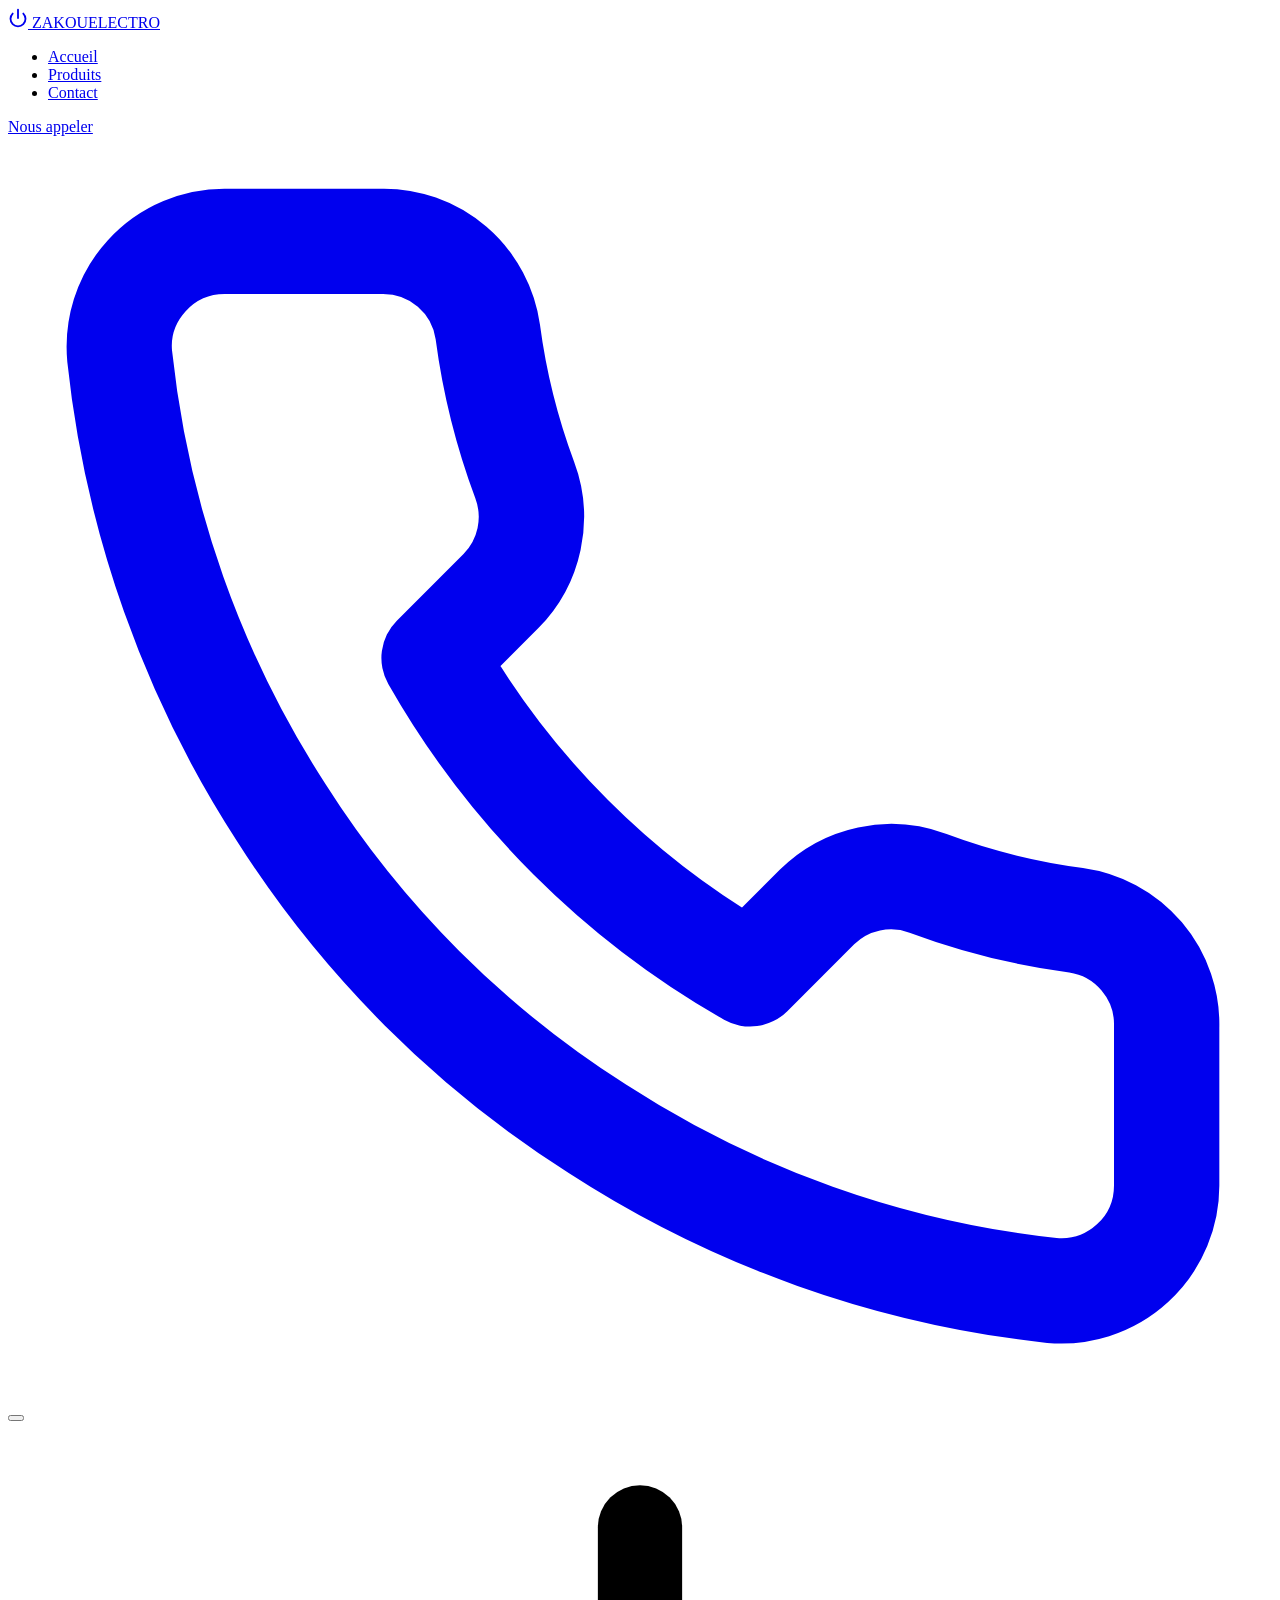
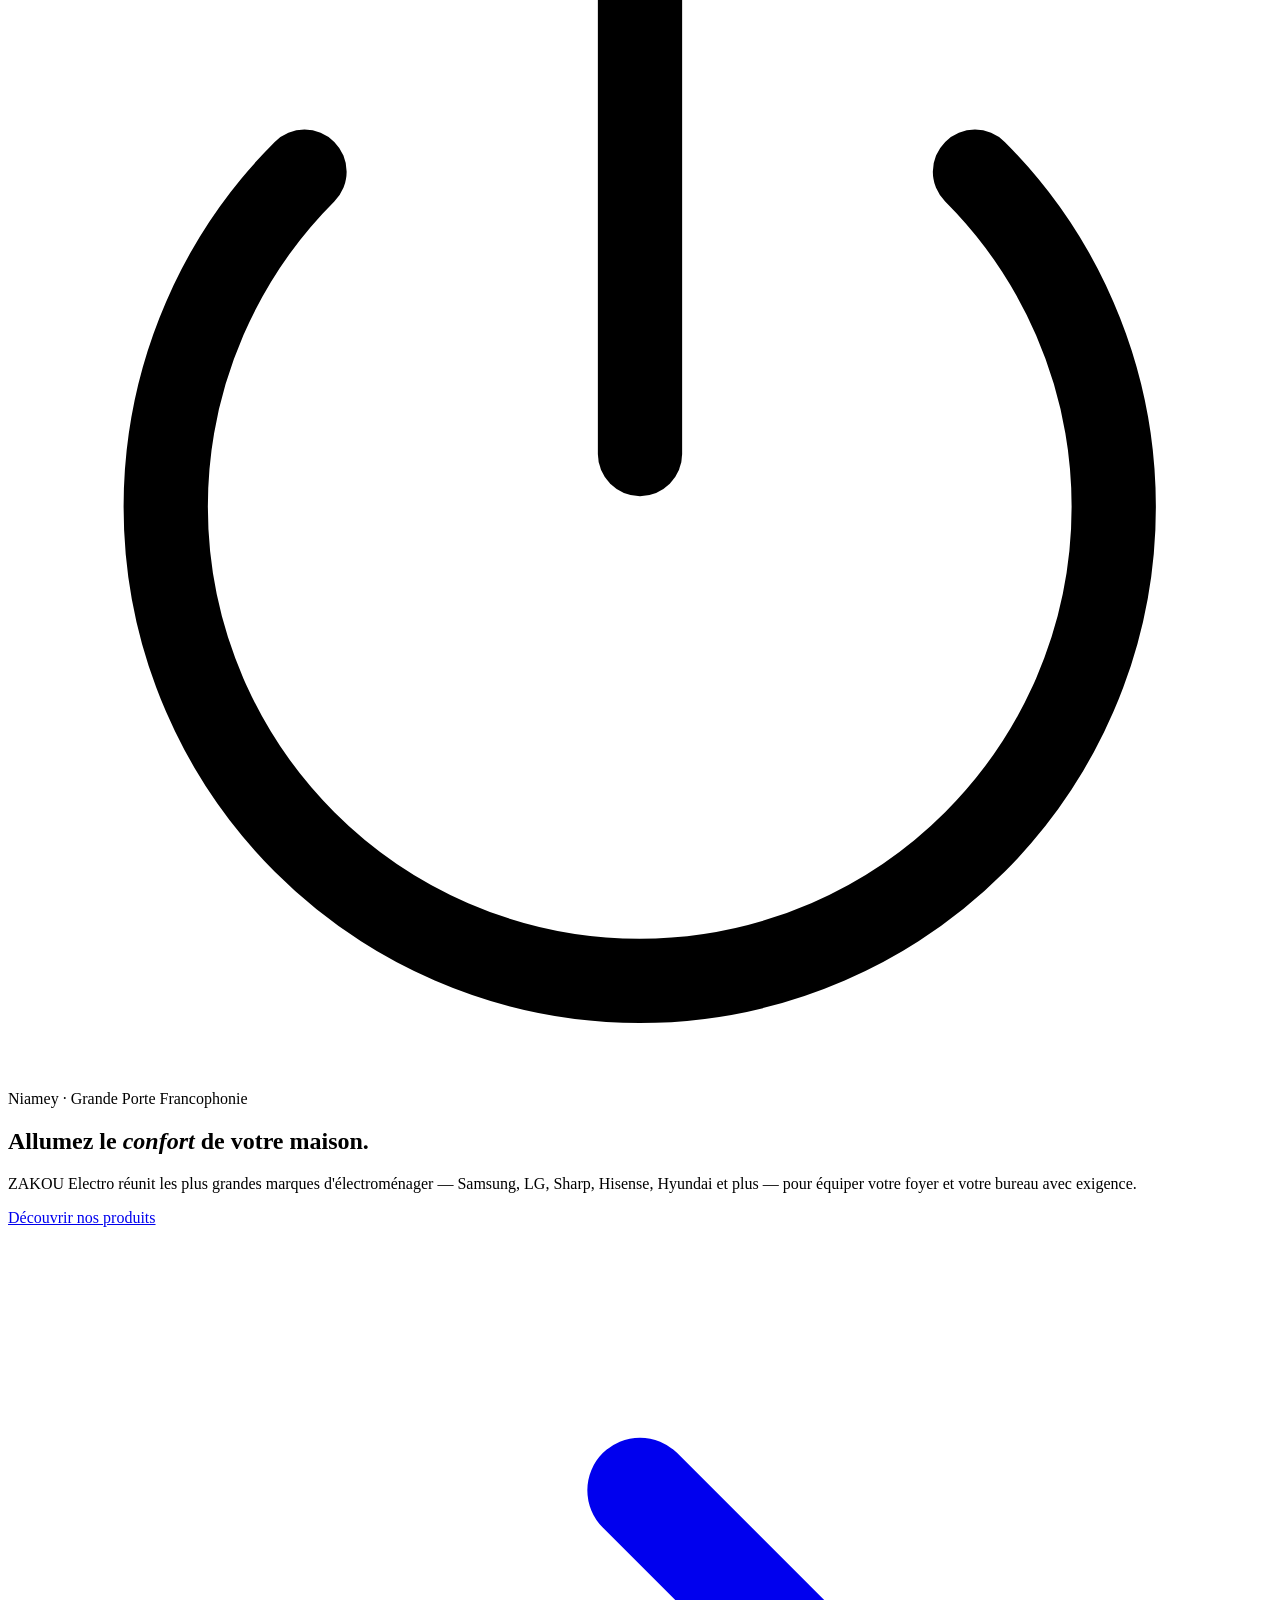
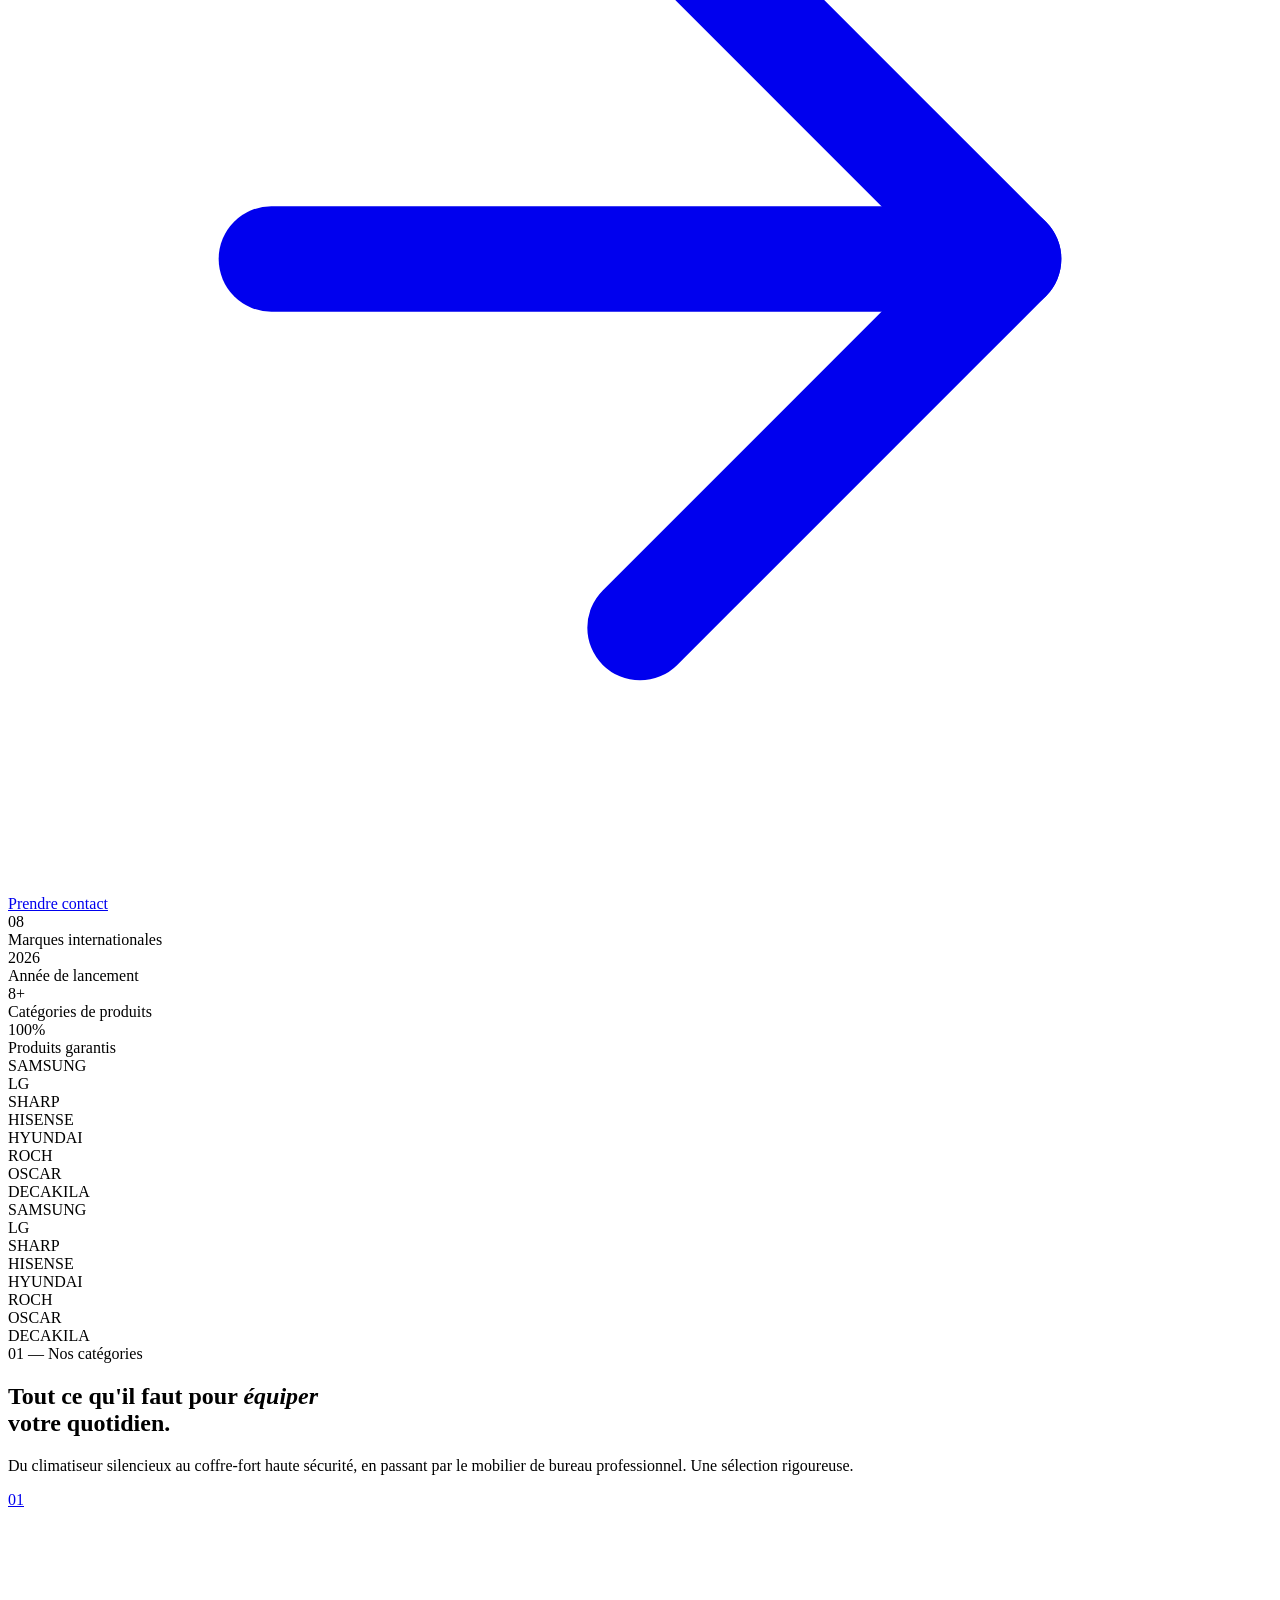
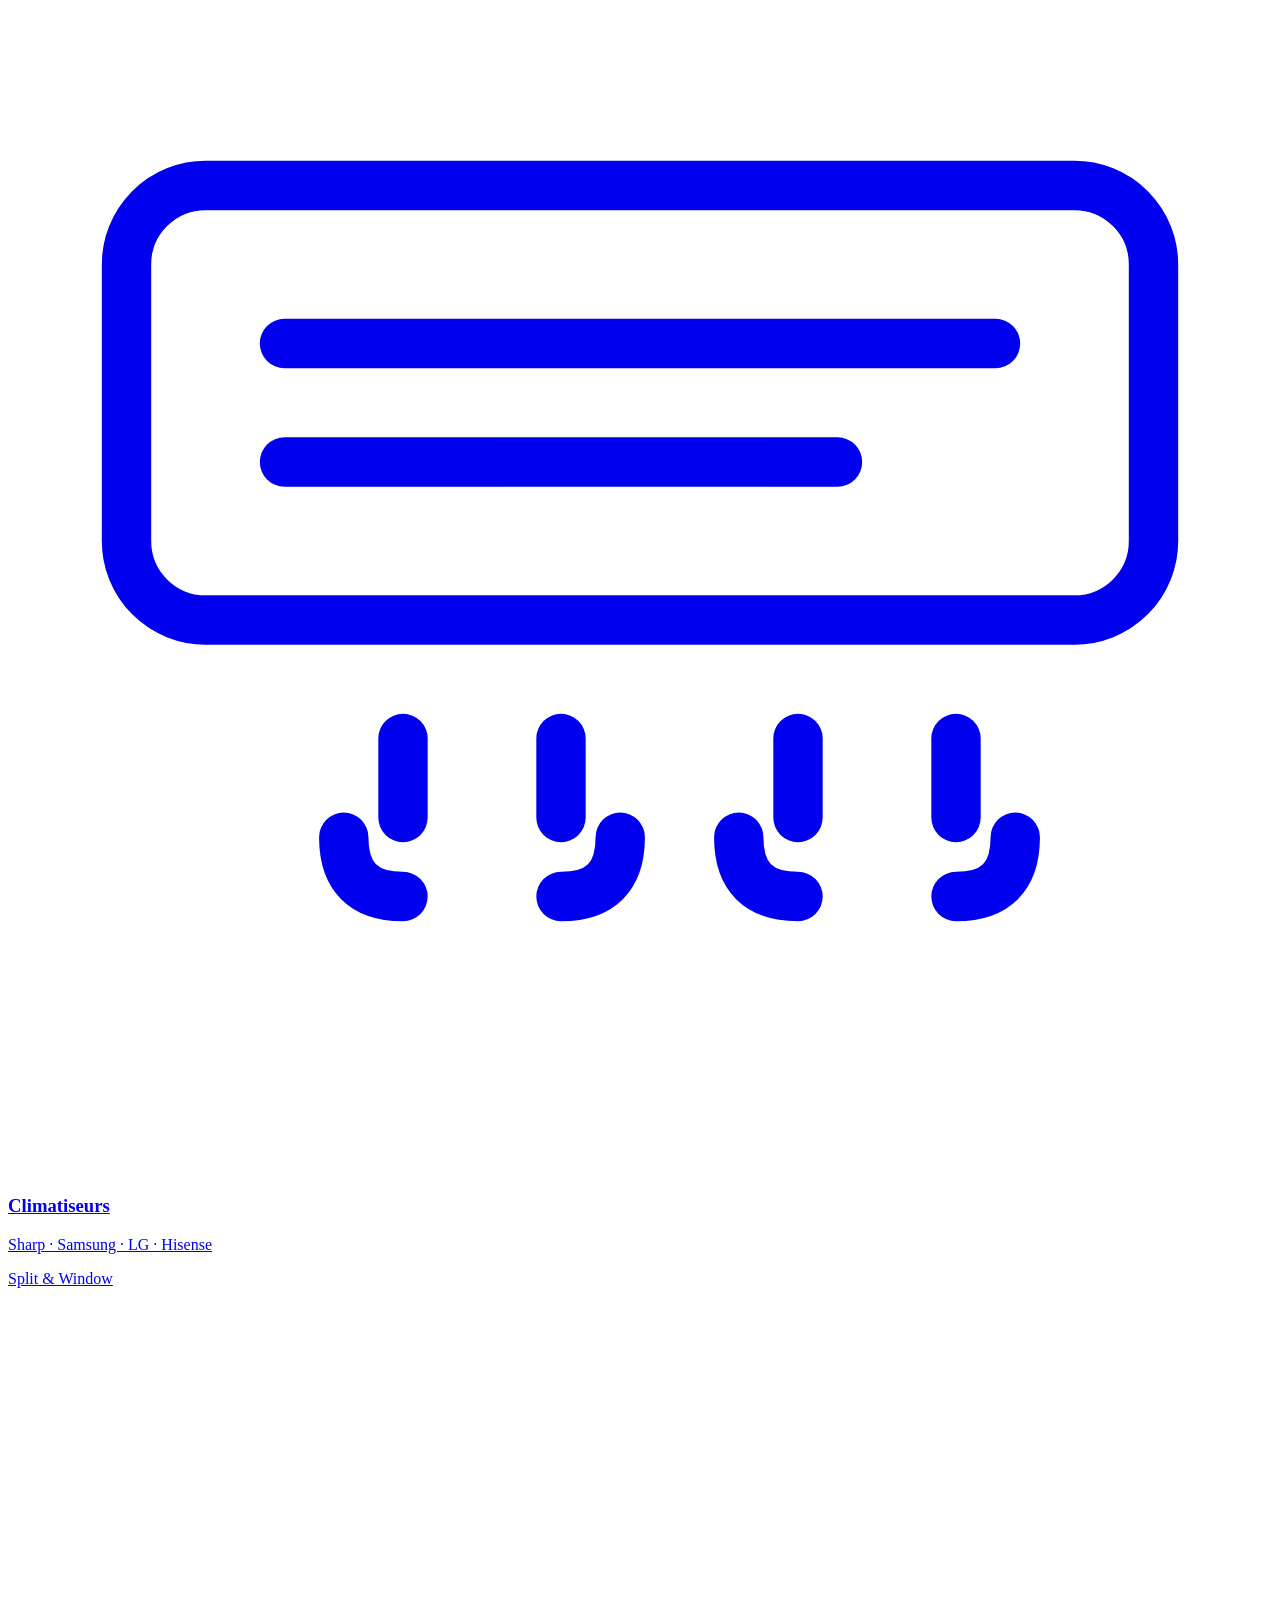
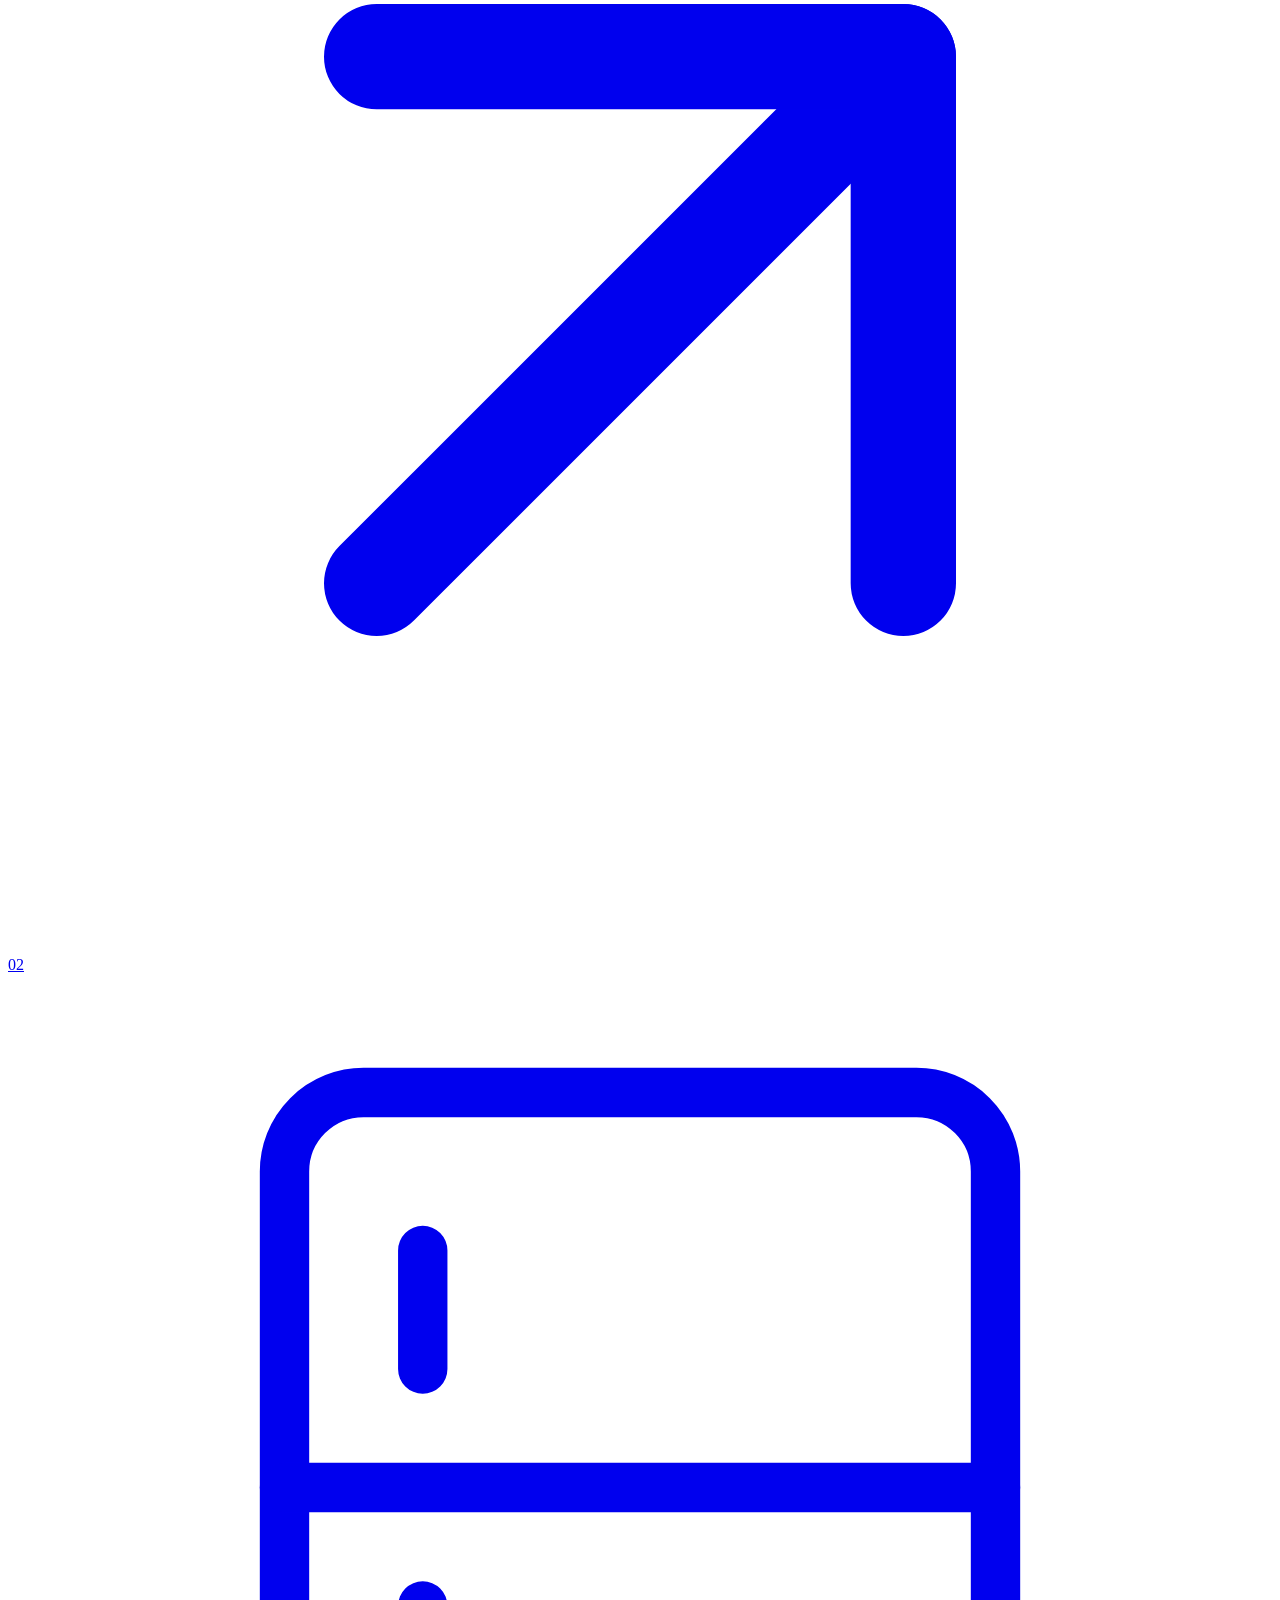
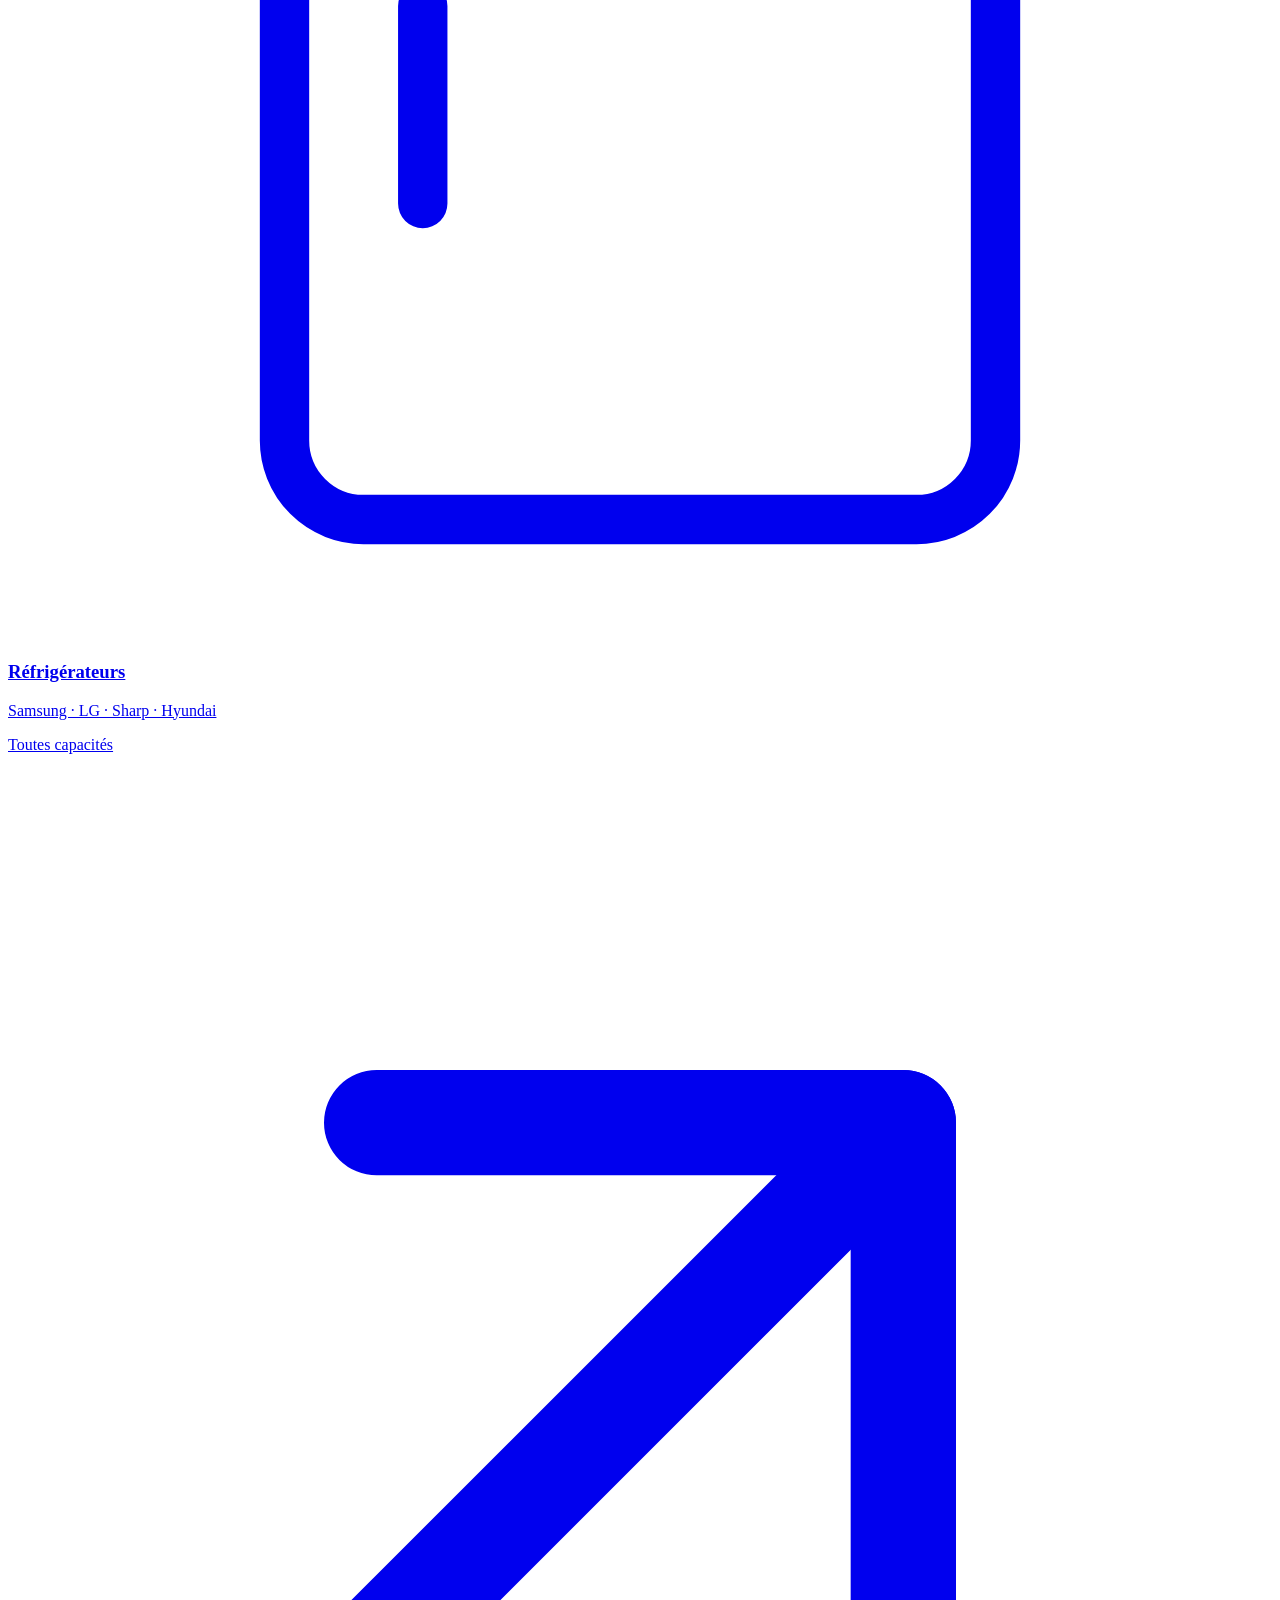
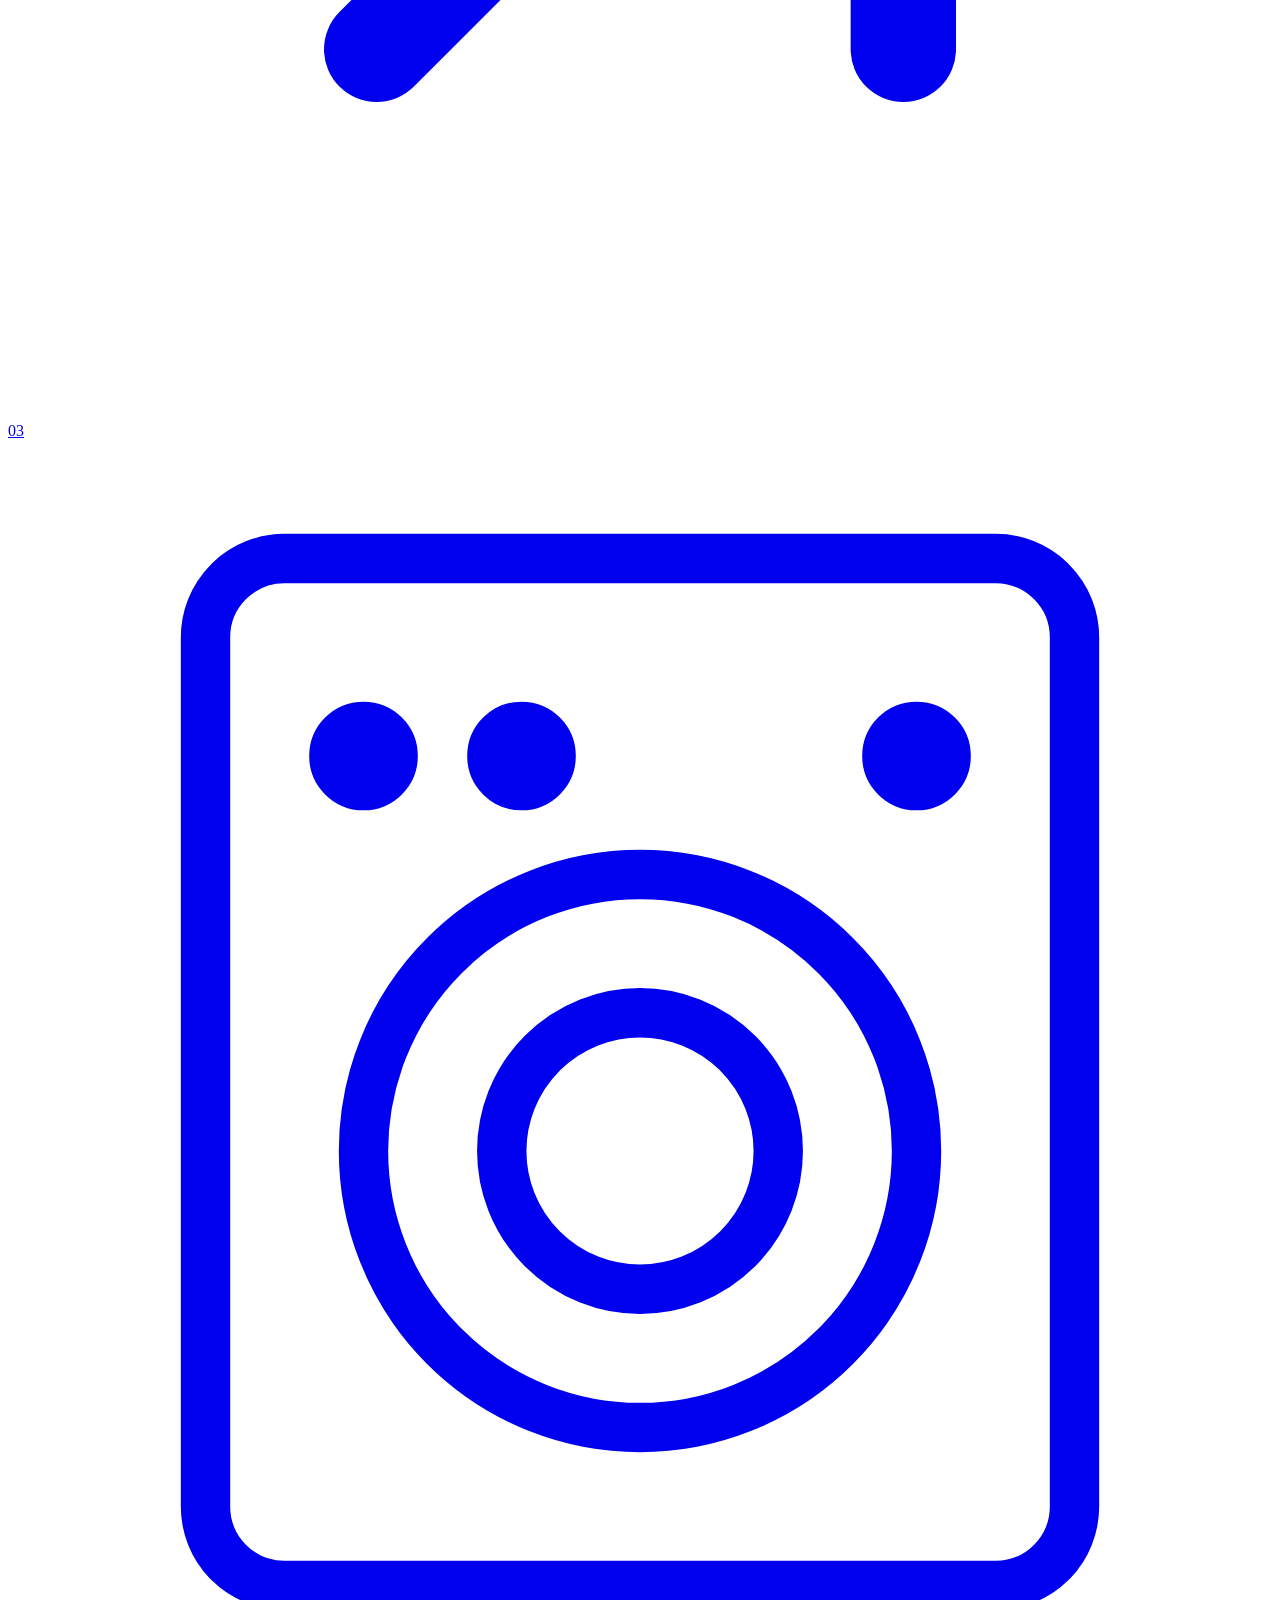
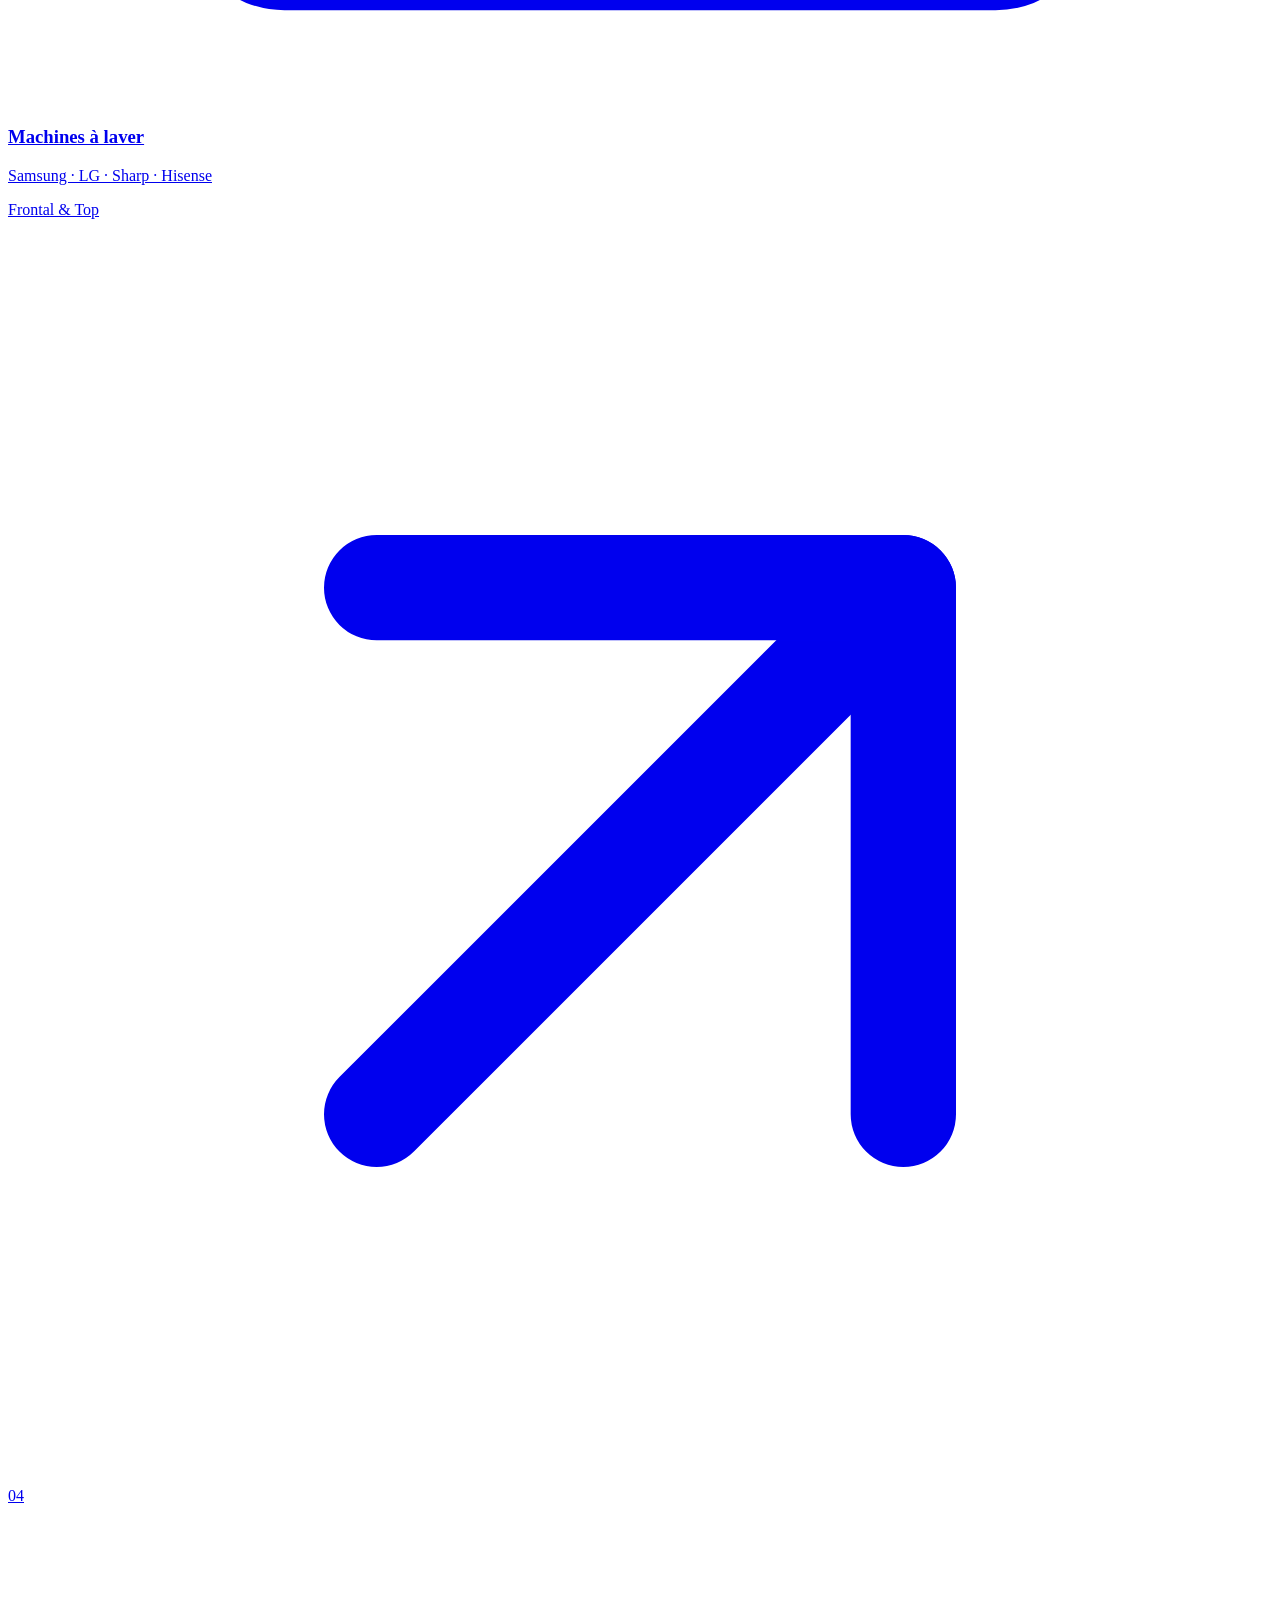
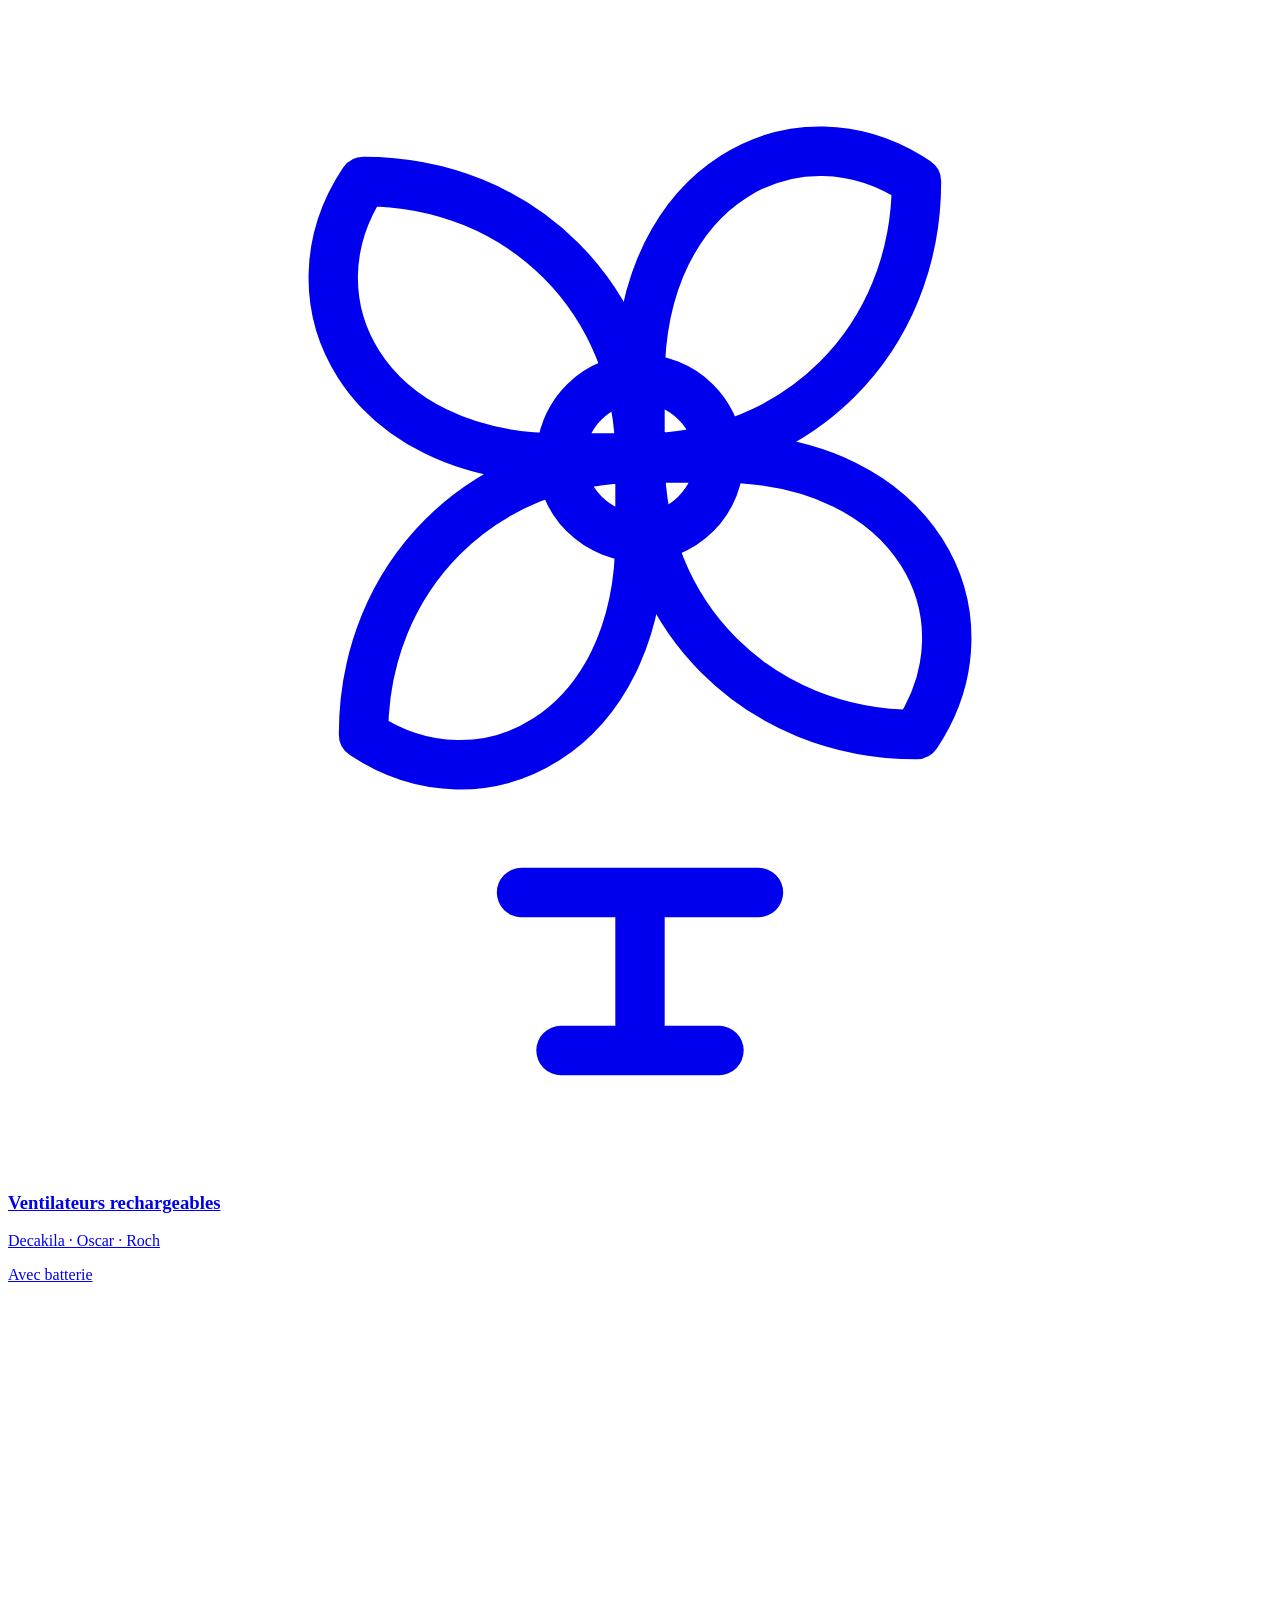
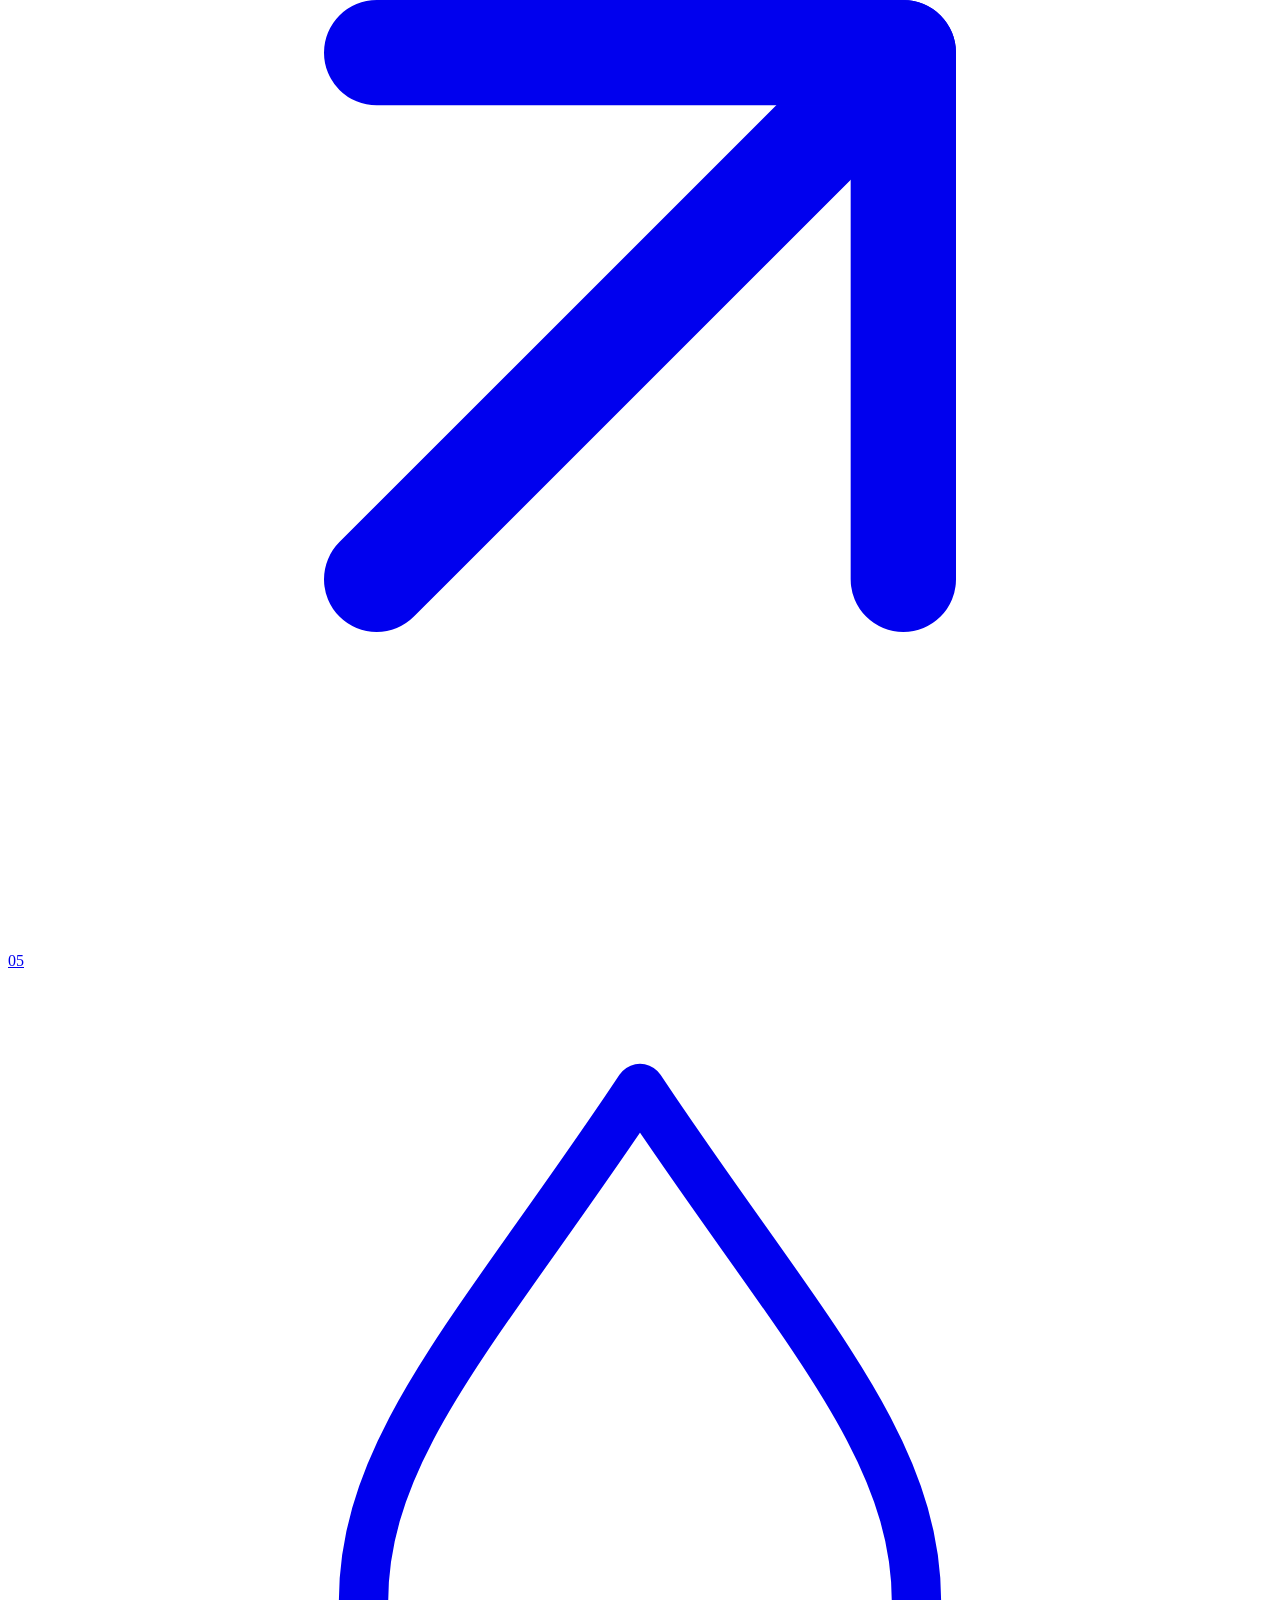
==== index.html @ c7df29c1 "Add files via upload" ====
<!DOCTYPE html>
<html lang="fr">
<head>
  <meta charset="UTF-8" />
  <meta name="viewport" content="width=device-width, initial-scale=1.0" />
  <title>ZAKOU Electro — Électroménager de marque à Niamey</title>
  <meta name="description" content="ZAKOU Electro — votre destination pour l'électroménager de marque à Niamey. Climatiseurs, réfrigérateurs, machines à laver, mobilier et plus encore. Marques : Samsung, LG, Sharp, Hisense, Hyundai." />
  <link rel="stylesheet" href="css/style.css" />
  <link rel="icon" type="image/png" href="assets/logo.png" />
</head>
<body>

  <!-- ============================== NAV ============================== -->
  <nav class="nav">
    <div class="nav__inner">
      <a href="index.html" class="nav__brand" aria-label="ZAKOU Electro accueil">
        <span class="nav__brand-mark" aria-hidden="true">
          <!-- Power icon -->
          <svg viewBox="0 0 24 24" width="20" height="20" fill="none" stroke="currentColor" stroke-width="2.2" stroke-linecap="round" stroke-linejoin="round"><path d="M12 2v10"/><path d="M18.36 6.64a9 9 0 1 1-12.73 0"/></svg>
        </span>
        <span class="nav__brand-text">ZAKOU<span>ELECTRO</span></span>
      </a>
      <ul class="nav__links">
        <li><a href="index.html" class="nav__link is-active">Accueil</a></li>
        <li><a href="produits.html" class="nav__link">Produits</a></li>
        <li><a href="contact.html" class="nav__link">Contact</a></li>
      </ul>
      <a href="contact.html" class="nav__cta">
        Nous appeler
        <svg viewBox="0 0 24 24" fill="none" stroke="currentColor" stroke-width="2" stroke-linecap="round" stroke-linejoin="round"><path d="M22 16.92v3a2 2 0 0 1-2.18 2 19.79 19.79 0 0 1-8.63-3.07 19.5 19.5 0 0 1-6-6 19.79 19.79 0 0 1-3.07-8.67A2 2 0 0 1 4.11 2h3a2 2 0 0 1 2 1.72 12.84 12.84 0 0 0 .7 2.81 2 2 0 0 1-.45 2.11L8.09 9.91a16 16 0 0 0 6 6l1.27-1.27a2 2 0 0 1 2.11-.45 12.84 12.84 0 0 0 2.81.7A2 2 0 0 1 22 16.92z"/></svg>
      </a>
      <button class="nav__burger" aria-label="Menu"><span></span><span></span><span></span></button>
    </div>
  </nav>

  <!-- ============================== HERO ============================== -->
  <section class="hero">
    <div class="hero__bg">
      <span class="hero__bg-circle hero__bg-circle--cyan"></span>
      <span class="hero__bg-circle hero__bg-circle--navy"></span>
    </div>

    <!-- Rotating power ring decoration -->
    <div class="power-mark" aria-hidden="true">
      <svg viewBox="0 0 24 24" fill="none" stroke="currentColor" stroke-width="1.6" stroke-linecap="round" stroke-linejoin="round"><path d="M12 2v10"/><path d="M18.36 6.64a9 9 0 1 1-12.73 0"/></svg>
    </div>

    <div class="container">
      <div class="hero__grid">
        <div>
          <span class="eyebrow">Niamey · Grande Porte Francophonie</span>
          <h1 class="hero__title">
            <span class="line">Allumez</span>
            <span class="line">le <em>confort</em></span>
            <span class="line">de votre maison.</span>
          </h1>
          <p class="hero__lead">
            ZAKOU Electro réunit les plus grandes marques d'électroménager &mdash;
            Samsung, LG, Sharp, Hisense, Hyundai et plus &mdash; pour équiper votre
            foyer et votre bureau avec exigence.
          </p>
          <div class="hero__cta-row">
            <a href="produits.html" class="btn btn--primary">
              Découvrir nos produits
              <svg viewBox="0 0 24 24" fill="none" stroke="currentColor" stroke-width="2" stroke-linecap="round" stroke-linejoin="round"><path d="M5 12h14"/><path d="m12 5 7 7-7 7"/></svg>
            </a>
            <a href="contact.html" class="btn btn--ghost">Prendre contact</a>
          </div>
        </div>

        <div class="hero__stats">
          <div class="hero__stat">
            <div class="hero__stat-num">08</div>
            <div class="hero__stat-label">Marques internationales</div>
          </div>
          <div class="hero__stat">
            <div class="hero__stat-num">2026</div>
            <div class="hero__stat-label">Année de lancement</div>
          </div>
          <div class="hero__stat">
            <div class="hero__stat-num">8+</div>
            <div class="hero__stat-label">Catégories de produits</div>
          </div>
          <div class="hero__stat">
            <div class="hero__stat-num">100%</div>
            <div class="hero__stat-label">Produits garantis</div>
          </div>
        </div>
      </div>
    </div>
  </section>

  <!-- ============================== BRAND MARQUEE ============================== -->
  <div class="marquee" aria-hidden="true">
    <div class="marquee__track">
      <div class="marquee__item">SAMSUNG</div>
      <div class="marquee__item">LG</div>
      <div class="marquee__item">SHARP</div>
      <div class="marquee__item">HISENSE</div>
      <div class="marquee__item">HYUNDAI</div>
      <div class="marquee__item">ROCH</div>
      <div class="marquee__item">OSCAR</div>
      <div class="marquee__item">DECAKILA</div>
      <!-- Dupliqué pour boucle continue -->
      <div class="marquee__item">SAMSUNG</div>
      <div class="marquee__item">LG</div>
      <div class="marquee__item">SHARP</div>
      <div class="marquee__item">HISENSE</div>
      <div class="marquee__item">HYUNDAI</div>
      <div class="marquee__item">ROCH</div>
      <div class="marquee__item">OSCAR</div>
      <div class="marquee__item">DECAKILA</div>
    </div>
  </div>

  <!-- ============================== CATEGORIES ============================== -->
  <section class="section">
    <div class="container">
      <div class="section__head reveal">
        <div>
          <span class="eyebrow">01 — Nos catégories</span>
          <h2 class="section__title">Tout ce qu'il faut pour <em>équiper</em><br />votre quotidien.</h2>
        </div>
        <p class="section__sub">
          Du climatiseur silencieux au coffre-fort haute sécurité, en passant
          par le mobilier de bureau professionnel. Une sélection rigoureuse.
        </p>
      </div>

      <div class="categories">

        <!-- Climatiseurs -->
        <a href="produits.html#climatiseurs" class="cat-card reveal">
          <div class="cat-card__top">
            <span class="cat-card__num">01</span>
            <svg class="cat-card__icon" viewBox="0 0 64 64" fill="none" stroke="currentColor" stroke-width="2.5" stroke-linecap="round" stroke-linejoin="round">
              <rect x="6" y="14" width="52" height="22" rx="4"/>
              <path d="M14 22h36"/><path d="M14 28h28"/>
              <path d="M20 42v4M20 50c-2 0-3-1-3-3M28 42v4M28 50c2 0 3-1 3-3M40 42v4M40 50c-2 0-3-1-3-3M48 42v4M48 50c2 0 3-1 3-3"/>
            </svg>
          </div>
          <div>
            <h3 class="cat-card__title">Climatiseurs</h3>
            <p class="cat-card__brands">Sharp · Samsung · LG · Hisense</p>
            <div class="cat-card__bottom">
              <span class="cat-card__brands">Split & Window</span>
              <span class="cat-card__arrow">
                <svg viewBox="0 0 24 24" fill="none" stroke="currentColor" stroke-width="2" stroke-linecap="round" stroke-linejoin="round"><path d="M7 17 17 7"/><path d="M7 7h10v10"/></svg>
              </span>
            </div>
          </div>
        </a>

        <!-- Réfrigérateurs -->
        <a href="produits.html#refrigerateurs" class="cat-card reveal">
          <div class="cat-card__top">
            <span class="cat-card__num">02</span>
            <svg class="cat-card__icon" viewBox="0 0 64 64" fill="none" stroke="currentColor" stroke-width="2.5" stroke-linecap="round" stroke-linejoin="round">
              <rect x="14" y="6" width="36" height="52" rx="4"/>
              <path d="M14 26h36"/>
              <path d="M21 14v6M21 32v10"/>
            </svg>
          </div>
          <div>
            <h3 class="cat-card__title">Réfrigérateurs</h3>
            <p class="cat-card__brands">Samsung · LG · Sharp · Hyundai</p>
            <div class="cat-card__bottom">
              <span class="cat-card__brands">Toutes capacités</span>
              <span class="cat-card__arrow">
                <svg viewBox="0 0 24 24" fill="none" stroke="currentColor" stroke-width="2" stroke-linecap="round" stroke-linejoin="round"><path d="M7 17 17 7"/><path d="M7 7h10v10"/></svg>
              </span>
            </div>
          </div>
        </a>

        <!-- Machines à laver -->
        <a href="produits.html#machines" class="cat-card reveal">
          <div class="cat-card__top">
            <span class="cat-card__num">03</span>
            <svg class="cat-card__icon" viewBox="0 0 64 64" fill="none" stroke="currentColor" stroke-width="2.5" stroke-linecap="round" stroke-linejoin="round">
              <rect x="10" y="6" width="44" height="52" rx="4"/>
              <circle cx="32" cy="36" r="14"/>
              <circle cx="32" cy="36" r="7"/>
              <circle cx="18" cy="16" r="1.5" fill="currentColor"/>
              <circle cx="26" cy="16" r="1.5" fill="currentColor"/>
              <circle cx="46" cy="16" r="1.5" fill="currentColor"/>
            </svg>
          </div>
          <div>
            <h3 class="cat-card__title">Machines à laver</h3>
            <p class="cat-card__brands">Samsung · LG · Sharp · Hisense</p>
            <div class="cat-card__bottom">
              <span class="cat-card__brands">Frontal & Top</span>
              <span class="cat-card__arrow">
                <svg viewBox="0 0 24 24" fill="none" stroke="currentColor" stroke-width="2" stroke-linecap="round" stroke-linejoin="round"><path d="M7 17 17 7"/><path d="M7 7h10v10"/></svg>
              </span>
            </div>
          </div>
        </a>

        <!-- Ventilateurs -->
        <a href="produits.html#ventilateurs" class="cat-card reveal">
          <div class="cat-card__top">
            <span class="cat-card__num">04</span>
            <svg class="cat-card__icon" viewBox="0 0 64 64" fill="none" stroke="currentColor" stroke-width="2.5" stroke-linecap="round" stroke-linejoin="round">
              <circle cx="32" cy="28" r="4"/>
              <path d="M32 24c0-10 8-14 14-10 0 8-6 14-14 14z"/>
              <path d="M32 32c0 10-8 14-14 10 0-8 6-14 14-14z"/>
              <path d="M28 28c-10 0-14-8-10-14 8 0 14 6 14 14z"/>
              <path d="M36 28c10 0 14 8 10 14-8 0-14-6-14-14z"/>
              <path d="M26 50h12M28 58h8M32 50v8"/>
            </svg>
          </div>
          <div>
            <h3 class="cat-card__title">Ventilateurs rechargeables</h3>
            <p class="cat-card__brands">Decakila · Oscar · Roch</p>
            <div class="cat-card__bottom">
              <span class="cat-card__brands">Avec batterie</span>
              <span class="cat-card__arrow">
                <svg viewBox="0 0 24 24" fill="none" stroke="currentColor" stroke-width="2" stroke-linecap="round" stroke-linejoin="round"><path d="M7 17 17 7"/><path d="M7 7h10v10"/></svg>
              </span>
            </div>
          </div>
        </a>

        <!-- Humidificateurs -->
        <a href="produits.html#humidificateurs" class="cat-card reveal">
          <div class="cat-card__top">
            <span class="cat-card__num">05</span>
            <svg class="cat-card__icon" viewBox="0 0 64 64" fill="none" stroke="currentColor" stroke-width="2.5" stroke-linecap="round" stroke-linejoin="round">
              <path d="M32 6c-8 12-14 18-14 26a14 14 0 0 0 28 0c0-8-6-14-14-26z"/>
              <path d="M28 58c-2-2-2-4 0-6M36 58c2-2 2-4 0-6"/>
            </svg>
          </div>
          <div>
            <h3 class="cat-card__title">Humidificateurs</h3>
            <p class="cat-card__brands">Decakila · Oscar</p>
            <div class="cat-card__bottom">
              <span class="cat-card__brands">Air pur & frais</span>
              <span class="cat-card__arrow">
                <svg viewBox="0 0 24 24" fill="none" stroke="currentColor" stroke-width="2" stroke-linecap="round" stroke-linejoin="round"><path d="M7 17 17 7"/><path d="M7 7h10v10"/></svg>
              </span>
            </div>
          </div>
        </a>

        <!-- Mobilier de bureau -->
        <a href="produits.html#mobilier" class="cat-card reveal">
          <div class="cat-card__top">
            <span class="cat-card__num">06</span>
            <svg class="cat-card__icon" viewBox="0 0 64 64" fill="none" stroke="currentColor" stroke-width="2.5" stroke-linecap="round" stroke-linejoin="round">
              <path d="M8 26h48"/>
              <path d="M12 26v18"/>
              <path d="M52 26v18"/>
              <path d="M8 26v-4a4 4 0 0 1 4-4h40a4 4 0 0 1 4 4v4"/>
              <path d="M20 38h24"/>
              <path d="M14 50v6M50 50v6"/>
            </svg>
          </div>
          <div>
            <h3 class="cat-card__title">Mobilier de bureau</h3>
            <p class="cat-card__brands">Bureaux · Fauteuils · Armoires</p>
            <div class="cat-card__bottom">
              <span class="cat-card__brands">Professionnel</span>
              <span class="cat-card__arrow">
                <svg viewBox="0 0 24 24" fill="none" stroke="currentColor" stroke-width="2" stroke-linecap="round" stroke-linejoin="round"><path d="M7 17 17 7"/><path d="M7 7h10v10"/></svg>
              </span>
            </div>
          </div>
        </a>

        <!-- Coffres-forts -->
        <a href="produits.html#coffres" class="cat-card reveal">
          <div class="cat-card__top">
            <span class="cat-card__num">07</span>
            <svg class="cat-card__icon" viewBox="0 0 64 64" fill="none" stroke="currentColor" stroke-width="2.5" stroke-linecap="round" stroke-linejoin="round">
              <rect x="8" y="10" width="48" height="44" rx="4"/>
              <circle cx="38" cy="32" r="10"/>
              <path d="M38 26v-2M38 40v-2M44 32h-2M34 32h-2M42.5 27.5l-1.5 1.5M35 35l-1.5 1.5M42.5 36.5 41 35M35 29l-1.5-1.5"/>
              <path d="M16 24v16"/>
            </svg>
          </div>
          <div>
            <h3 class="cat-card__title">Coffres-forts</h3>
            <p class="cat-card__brands">Toutes tailles · Sécurité</p>
            <div class="cat-card__bottom">
              <span class="cat-card__brands">Maison & bureau</span>
              <span class="cat-card__arrow">
                <svg viewBox="0 0 24 24" fill="none" stroke="currentColor" stroke-width="2" stroke-linecap="round" stroke-linejoin="round"><path d="M7 17 17 7"/><path d="M7 7h10v10"/></svg>
              </span>
            </div>
          </div>
        </a>

        <!-- Quads -->
        <a href="produits.html#quads" class="cat-card reveal">
          <div class="cat-card__top">
            <span class="cat-card__num">08</span>
            <svg class="cat-card__icon" viewBox="0 0 64 64" fill="none" stroke="currentColor" stroke-width="2.5" stroke-linecap="round" stroke-linejoin="round">
              <circle cx="16" cy="44" r="8"/>
              <circle cx="48" cy="44" r="8"/>
              <path d="M20 38l8-12h12l8 12"/>
              <path d="M28 26l-2-6h12l-2 6"/>
              <path d="M24 44h16"/>
            </svg>
          </div>
          <div>
            <h3 class="cat-card__title">Quads</h3>
            <p class="cat-card__brands">Loisir · Utilitaire</p>
            <div class="cat-card__bottom">
              <span class="cat-card__brands">Tous terrains</span>
              <span class="cat-card__arrow">
                <svg viewBox="0 0 24 24" fill="none" stroke="currentColor" stroke-width="2" stroke-linecap="round" stroke-linejoin="round"><path d="M7 17 17 7"/><path d="M7 7h10v10"/></svg>
              </span>
            </div>
          </div>
        </a>

      </div>
    </div>
  </section>

  <!-- ============================== FEATURES ============================== -->
  <section class="features">
    <div class="container">
      <div class="features__grid">
        <div class="feature reveal">
          <svg class="feature__icon" viewBox="0 0 24 24" fill="none" stroke="currentColor" stroke-width="1.8" stroke-linecap="round" stroke-linejoin="round"><path d="M14 9V5a3 3 0 0 0-3-3l-4 9v11h11.28a2 2 0 0 0 2-1.7l1.38-9a2 2 0 0 0-2-2.3zM7 22H4a2 2 0 0 1-2-2v-7a2 2 0 0 1 2-2h3"/></svg>
          <h3 class="feature__title">Marques certifiées</h3>
          <p class="feature__desc">Uniquement des produits originaux issus des plus grands fabricants mondiaux.</p>
        </div>
        <div class="feature reveal">
          <svg class="feature__icon" viewBox="0 0 24 24" fill="none" stroke="currentColor" stroke-width="1.8" stroke-linecap="round" stroke-linejoin="round"><rect x="1" y="3" width="15" height="13"/><polygon points="16 8 20 8 23 11 23 16 16 16 16 8"/><circle cx="5.5" cy="18.5" r="2.5"/><circle cx="18.5" cy="18.5" r="2.5"/></svg>
          <h3 class="feature__title">Livraison Niamey</h3>
          <p class="feature__desc">Service de livraison rapide partout à Niamey et environs, installation possible.</p>
        </div>
        <div class="feature reveal">
          <svg class="feature__icon" viewBox="0 0 24 24" fill="none" stroke="currentColor" stroke-width="1.8" stroke-linecap="round" stroke-linejoin="round"><path d="M9 11H3a8 8 0 0 0 8 8v-6a2 2 0 0 0-2-2zM21 11h-6a2 2 0 0 0-2 2v6a8 8 0 0 0 8-8z"/><path d="M9 11V8a3 3 0 0 1 6 0v3"/></svg>
          <h3 class="feature__title">Garantie produit</h3>
          <p class="feature__desc">Tous nos appareils bénéficient de la garantie constructeur officielle.</p>
        </div>
        <div class="feature reveal">
          <svg class="feature__icon" viewBox="0 0 24 24" fill="none" stroke="currentColor" stroke-width="1.8" stroke-linecap="round" stroke-linejoin="round"><path d="M21 11.5a8.38 8.38 0 0 1-.9 3.8 8.5 8.5 0 0 1-7.6 4.7 8.38 8.38 0 0 1-3.8-.9L3 21l1.9-5.7a8.38 8.38 0 0 1-.9-3.8 8.5 8.5 0 0 1 4.7-7.6 8.38 8.38 0 0 1 3.8-.9h.5a8.48 8.48 0 0 1 8 8v.5z"/></svg>
          <h3 class="feature__title">Conseil personnalisé</h3>
          <p class="feature__desc">Notre équipe vous accompagne pour choisir l'équipement adapté à vos besoins.</p>
        </div>
      </div>
    </div>
  </section>

  <!-- ============================== STORY ============================== -->
  <section class="story">
    <div class="container">
      <div class="story__grid">
        <div class="story__visual reveal">
          <svg viewBox="0 0 24 24" fill="none" stroke="currentColor" stroke-width="1.6" stroke-linecap="round" stroke-linejoin="round" aria-hidden="true">
            <path d="M12 2v10"/>
            <path d="M18.36 6.64a9 9 0 1 1-12.73 0"/>
          </svg>
          <div class="story__year">
            Lancement<br /><strong>2026</strong>
          </div>
        </div>
        <div class="story__text reveal">
          <span class="eyebrow">02 — Notre histoire</span>
          <h2>Une nouvelle adresse <em>électroménager</em> au cœur de Niamey.</h2>
          <p>
            Né en 2026 à la Grande Porte Francophonie, ZAKOU Electro est plus
            qu'un magasin : c'est un point de rendez-vous pour celles et ceux
            qui veulent équiper leur maison ou leur bureau avec des produits de
            qualité, sans compromis.
          </p>
          <p>
            Nous travaillons directement avec les plus grandes marques
            internationales pour vous proposer un catalogue large, des prix
            justes, et un service après-vente à l'écoute.
          </p>
          <div style="margin-top:2rem;">
            <a href="contact.html" class="btn btn--primary">
              Visitez notre magasin
              <svg viewBox="0 0 24 24" fill="none" stroke="currentColor" stroke-width="2" stroke-linecap="round" stroke-linejoin="round"><path d="M5 12h14"/><path d="m12 5 7 7-7 7"/></svg>
            </a>
          </div>
        </div>
      </div>
    </div>
  </section>

  <!-- ============================== CTA BANNER ============================== -->
  <div class="cta-banner reveal">
    <div class="cta-banner__inner">
      <div>
        <h2>Un projet d'équipement ?<br />Parlons-en aujourd'hui.</h2>
      </div>
      <div>
        <p>Devis gratuit, conseil sur mesure, livraison rapide à Niamey.</p>
        <a href="contact.html" class="btn btn--primary">
          Demander un devis
          <svg viewBox="0 0 24 24" fill="none" stroke="currentColor" stroke-width="2" stroke-linecap="round" stroke-linejoin="round"><path d="M5 12h14"/><path d="m12 5 7 7-7 7"/></svg>
        </a>
      </div>
    </div>
  </div>

  <!-- ============================== FOOTER ============================== -->
  <footer class="footer">
    <div class="container">
      <div class="footer__grid">
        <div>
          <div class="footer__brand">ZAKOU<span>.</span></div>
          <p class="footer__tag">
            Électroménager de marque, mobilier et bien plus &mdash; au service
            des foyers et entreprises de Niamey depuis 2026.
          </p>
        </div>
        <div>
          <h4 class="footer__heading">Navigation</h4>
          <ul class="footer__list">
            <li><a href="index.html">Accueil</a></li>
            <li><a href="produits.html">Produits</a></li>
            <li><a href="contact.html">Contact</a></li>
          </ul>
        </div>
        <div>
          <h4 class="footer__heading">Catégories</h4>
          <ul class="footer__list">
            <li><a href="produits.html#climatiseurs">Climatiseurs</a></li>
            <li><a href="produits.html#refrigerateurs">Réfrigérateurs</a></li>
            <li><a href="produits.html#machines">Machines à laver</a></li>
            <li><a href="produits.html#mobilier">Mobilier</a></li>
          </ul>
        </div>
        <div>
          <h4 class="footer__heading">Contact</h4>
          <ul class="footer__list">
            <li><span>Grande Porte Francophonie</span></li>
            <li><span>Niamey, Niger</span></li>
            <li><a href="tel:+22780426665">+227 80 42 66 65</a></li>
            <li><a href="mailto:zakou-electro@gmail.com">zakou-electro@gmail.com</a></li>
          </ul>
        </div>
      </div>
      <div class="footer__bottom">
        <span>© 2026 ZAKOU Electro &mdash; Tous droits réservés.</span>
        <span>Niamey, Niger 🇳🇪</span>
      </div>
    </div>
  </footer>

  <script src="js/main.js"></script>
</body>
</html>
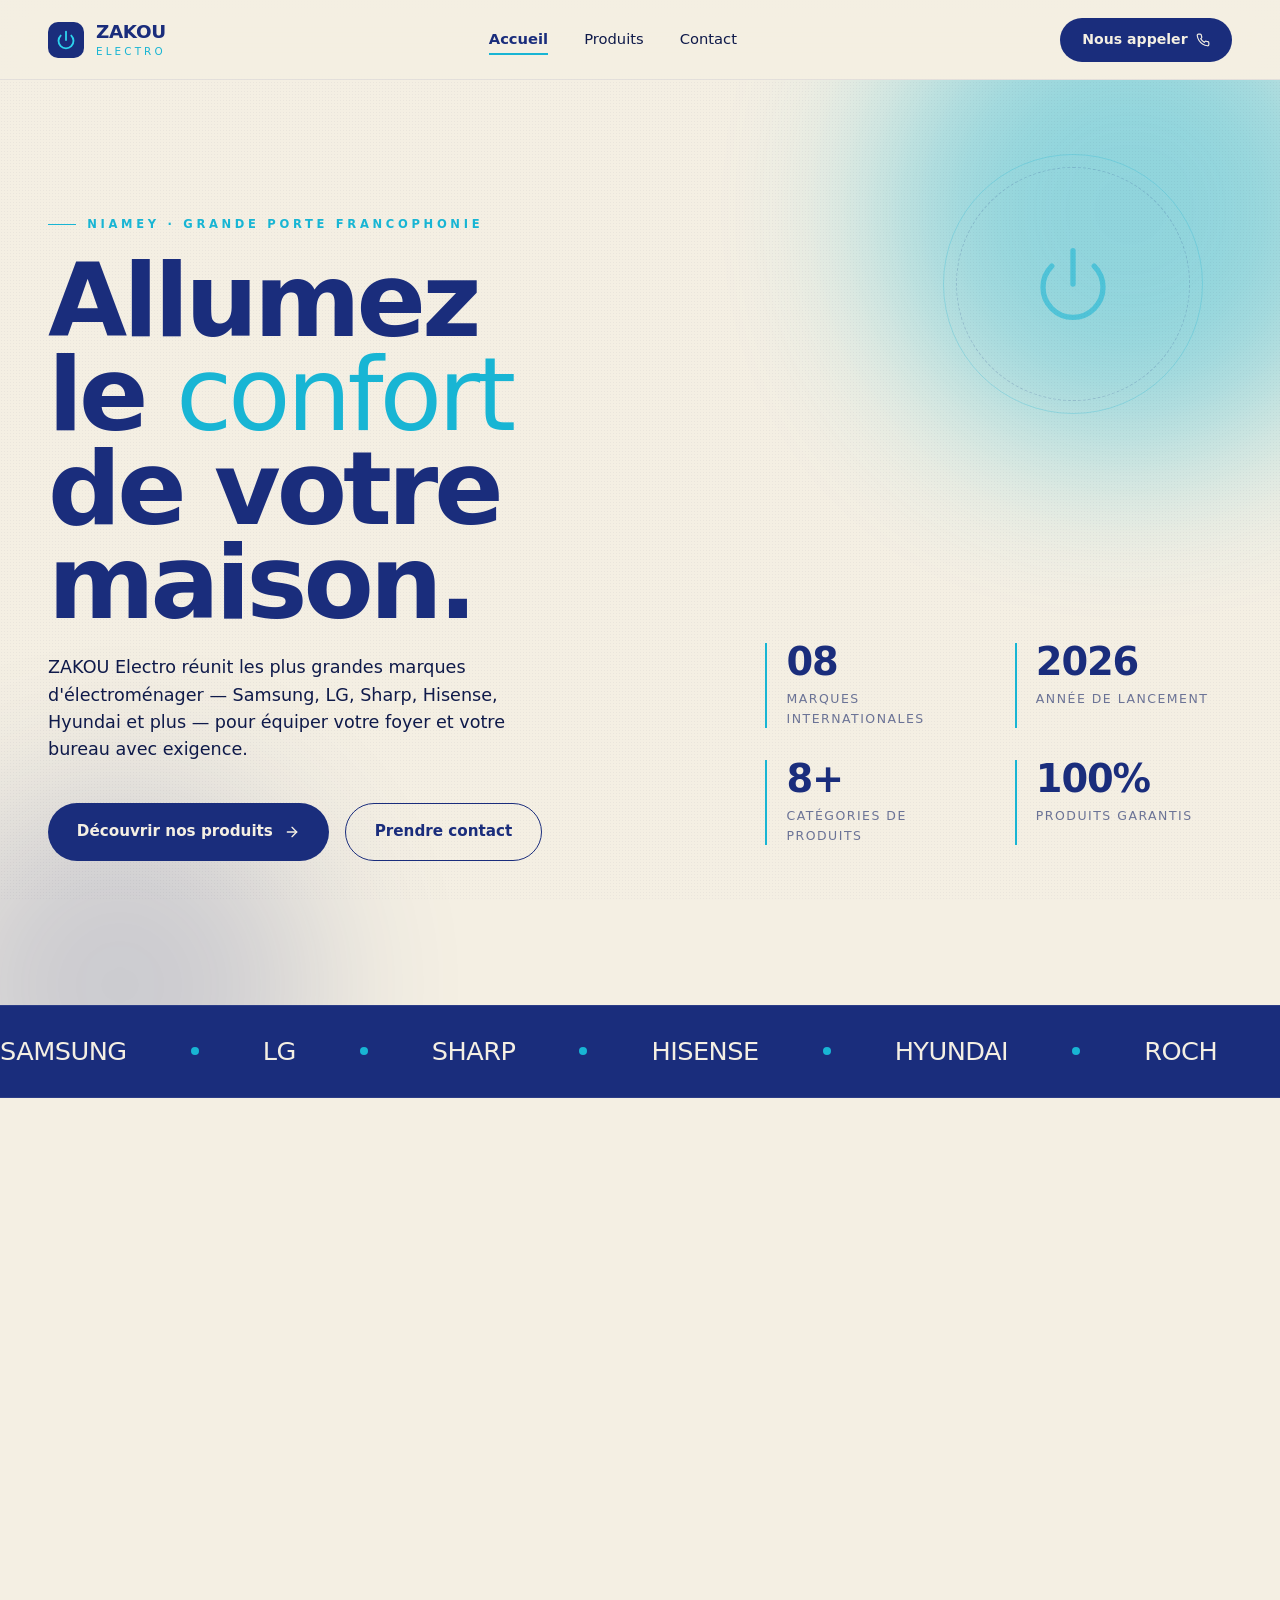
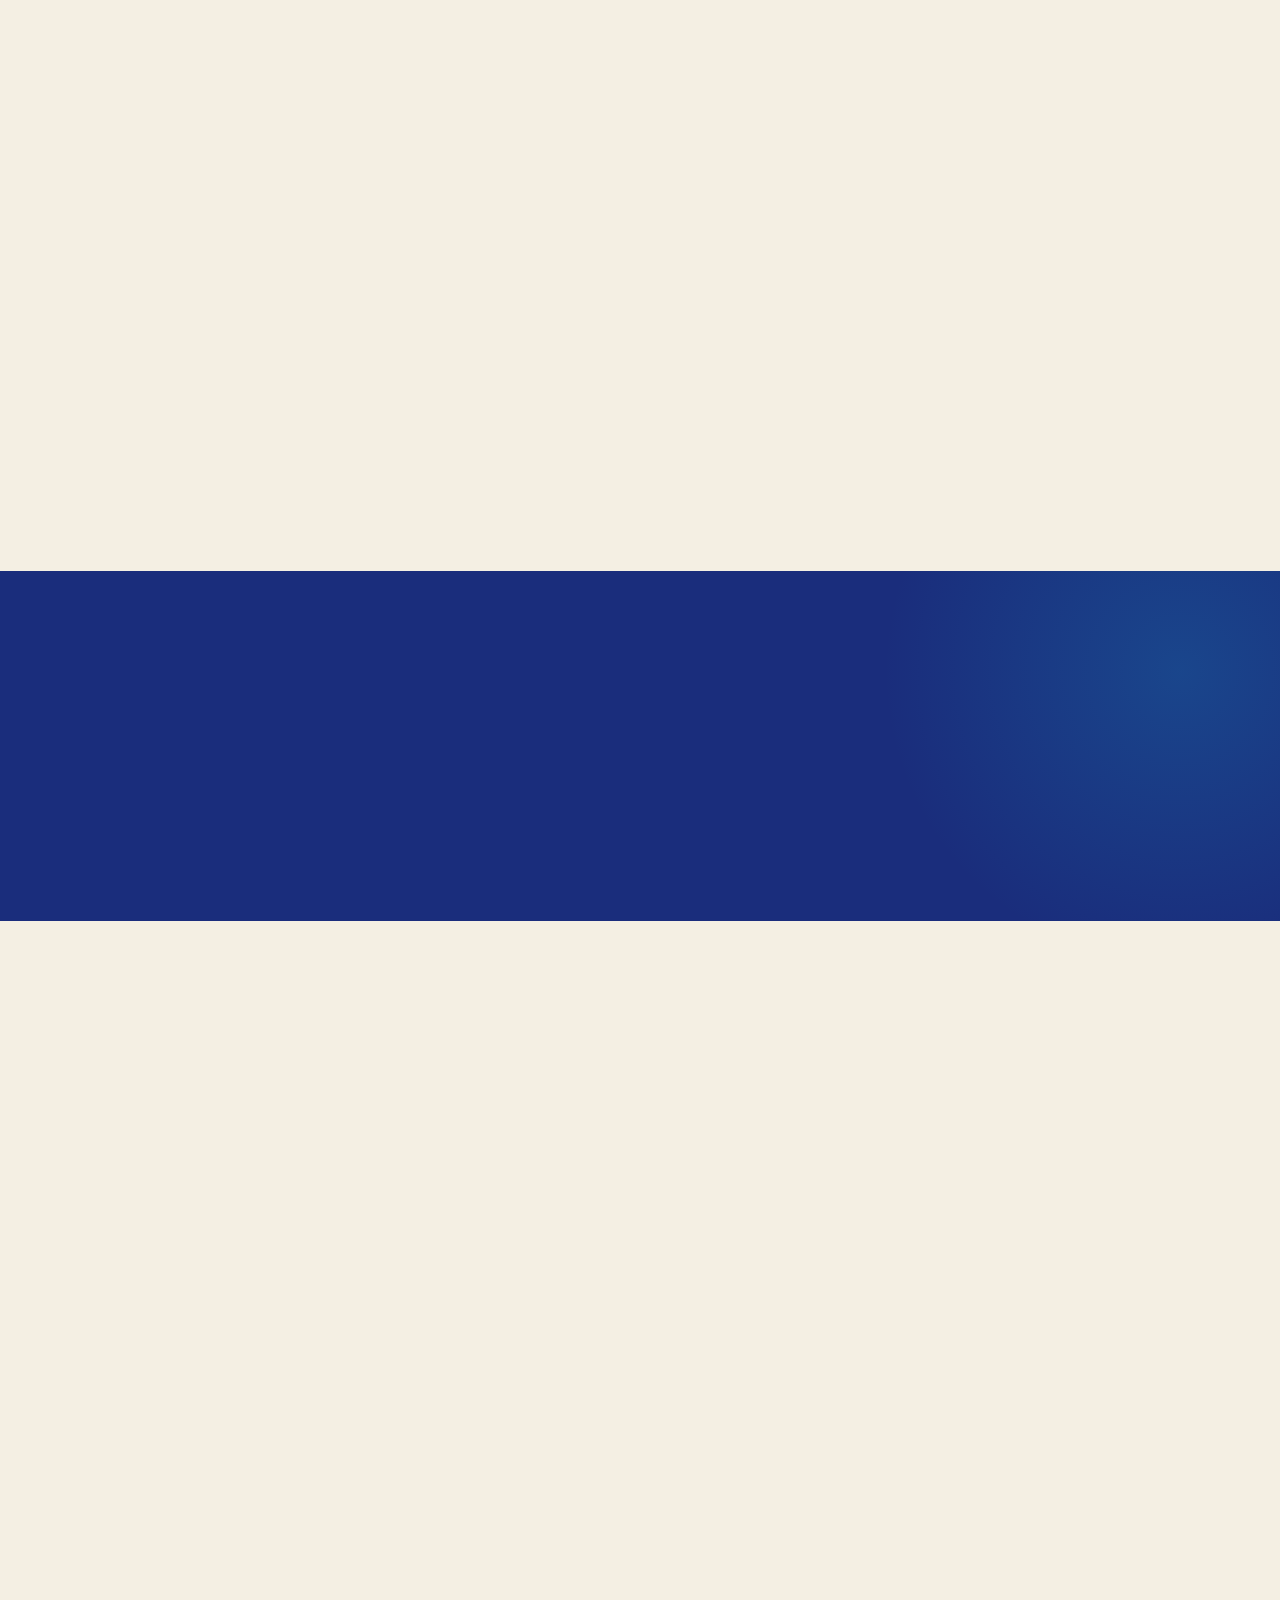
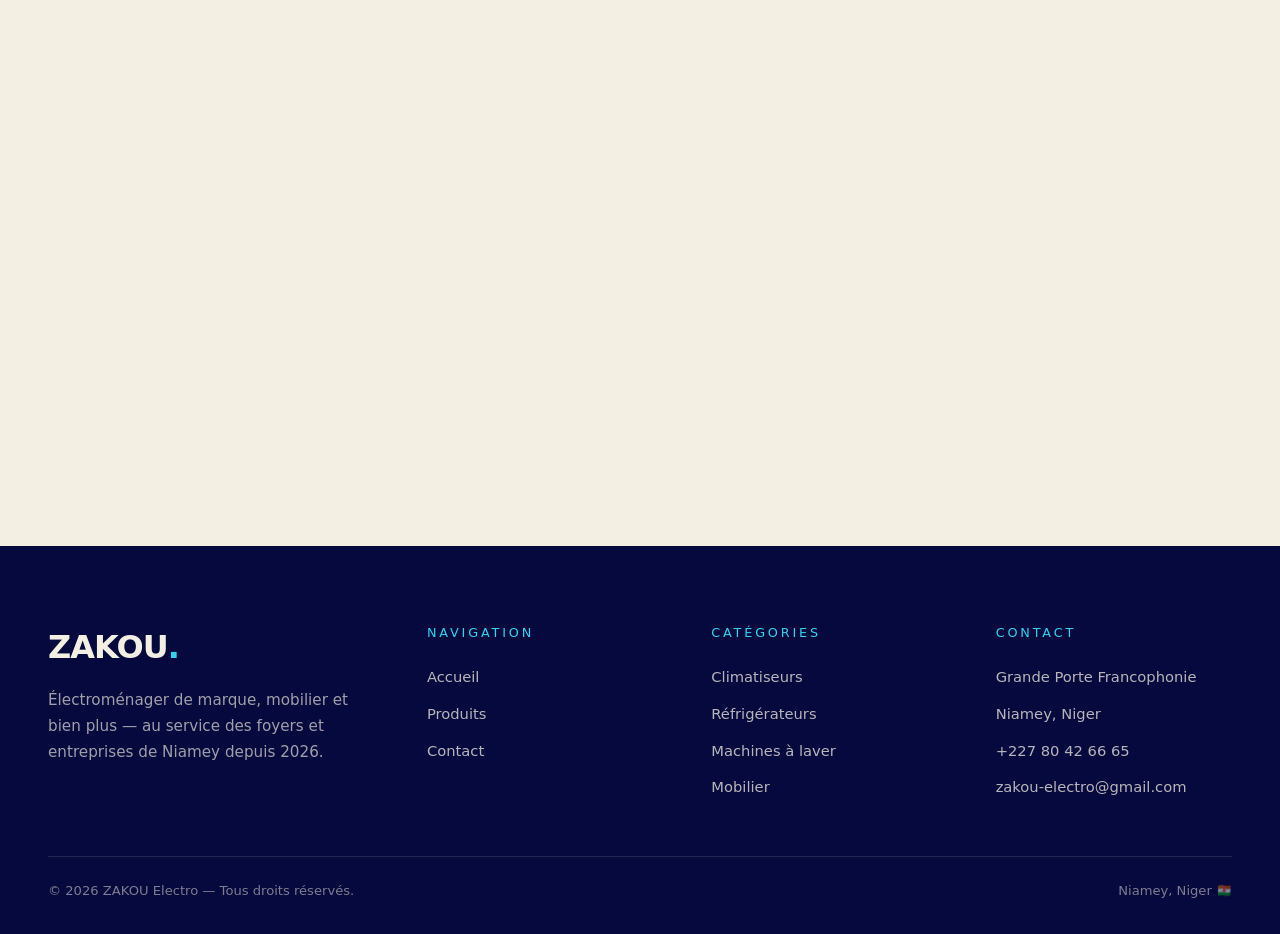
==== commit d1680a67: "Fix stylesheet link path in index.html" ====
--- a/index.html
+++ b/index.html
@@ -5,7 +5,7 @@
   <meta name="viewport" content="width=device-width, initial-scale=1.0" />
   <title>ZAKOU Electro — Électroménager de marque à Niamey</title>
   <meta name="description" content="ZAKOU Electro — votre destination pour l'électroménager de marque à Niamey. Climatiseurs, réfrigérateurs, machines à laver, mobilier et plus encore. Marques : Samsung, LG, Sharp, Hisense, Hyundai." />
-  <link rel="stylesheet" href="css/style.css" />
+  <link rel="stylesheet" href="style.css" />
   <link rel="icon" type="image/png" href="assets/logo.png" />
 </head>
 <body>
--- a/style.css
+++ b/style.css
@@ -0,0 +1,1367 @@
+/* ==========================================================================
+   ZAKOU ELECTRO — Design System
+   Couleurs inspirées du logo : bleu marine profond + cyan électrique + crème
+   ========================================================================== */
+
+@import url('https://fonts.googleapis.com/css2?family=Unbounded:wght@400;500;600;700;800&family=Manrope:wght@300;400;500;600;700;800&display=swap');
+
+:root {
+  /* Palette logo */
+  --navy: #1A2D7C;
+  --navy-deep: #0F1A4A;
+  --navy-ink: #06093D;
+  --cyan: #18B5D4;
+  --cyan-bright: #2DD4EE;
+  --cyan-soft: #B8EAF3;
+  --cream: #F4EFE3;
+  --cream-warm: #EDE6D3;
+  --paper: #FAF7EE;
+  --white: #FFFFFF;
+  --ink: #0A1234;
+  --muted: #6B7396;
+
+  /* Typo */
+  --font-display: 'Unbounded', system-ui, sans-serif;
+  --font-body: 'Manrope', system-ui, sans-serif;
+
+  /* Layout */
+  --max-w: 1320px;
+  --gutter: clamp(1.25rem, 4vw, 3rem);
+
+  /* Transitions */
+  --ease: cubic-bezier(0.16, 1, 0.3, 1);
+  --t-fast: 200ms var(--ease);
+  --t-med: 400ms var(--ease);
+  --t-slow: 700ms var(--ease);
+}
+
+* {
+  margin: 0;
+  padding: 0;
+  box-sizing: border-box;
+}
+
+html {
+  scroll-behavior: smooth;
+  -webkit-font-smoothing: antialiased;
+  -moz-osx-font-smoothing: grayscale;
+}
+
+body {
+  font-family: var(--font-body);
+  background: var(--cream);
+  color: var(--ink);
+  line-height: 1.55;
+  overflow-x: hidden;
+  position: relative;
+}
+
+/* Subtle paper grain overlay everywhere */
+body::before {
+  content: '';
+  position: fixed;
+  inset: 0;
+  background-image:
+    radial-gradient(rgba(10, 18, 52, 0.04) 1px, transparent 1px);
+  background-size: 3px 3px;
+  pointer-events: none;
+  z-index: 1;
+  mix-blend-mode: multiply;
+}
+
+img { max-width: 100%; display: block; }
+a { color: inherit; text-decoration: none; }
+button { font: inherit; cursor: pointer; border: none; background: none; color: inherit; }
+
+/* ==========================================================================
+   NAVIGATION
+   ========================================================================== */
+.nav {
+  position: sticky;
+  top: 0;
+  z-index: 50;
+  background: rgba(244, 239, 227, 0.85);
+  backdrop-filter: blur(16px) saturate(180%);
+  -webkit-backdrop-filter: blur(16px) saturate(180%);
+  border-bottom: 1px solid rgba(26, 45, 124, 0.08);
+}
+
+.nav__inner {
+  max-width: var(--max-w);
+  margin: 0 auto;
+  padding: 1.1rem var(--gutter);
+  display: flex;
+  align-items: center;
+  justify-content: space-between;
+  gap: 2rem;
+}
+
+.nav__brand {
+  display: flex;
+  align-items: center;
+  gap: 0.75rem;
+  font-family: var(--font-display);
+  font-weight: 700;
+  font-size: 1.15rem;
+  letter-spacing: -0.02em;
+  color: var(--navy);
+}
+
+.nav__brand-mark {
+  width: 36px;
+  height: 36px;
+  display: grid;
+  place-items: center;
+  background: var(--navy);
+  border-radius: 10px;
+  color: var(--cyan-bright);
+}
+
+.nav__brand-text { line-height: 1; }
+.nav__brand-text span {
+  display: block;
+  font-family: var(--font-body);
+  font-weight: 500;
+  font-size: 0.65rem;
+  letter-spacing: 0.3em;
+  text-transform: uppercase;
+  color: var(--cyan);
+  margin-top: 4px;
+}
+
+.nav__links {
+  display: flex;
+  gap: 2.25rem;
+  list-style: none;
+  align-items: center;
+}
+
+.nav__link {
+  position: relative;
+  font-weight: 500;
+  font-size: 0.92rem;
+  color: var(--navy-deep);
+  transition: color var(--t-fast);
+  padding: 0.25rem 0;
+}
+
+.nav__link::after {
+  content: '';
+  position: absolute;
+  left: 0;
+  bottom: -4px;
+  width: 0;
+  height: 2px;
+  background: var(--cyan);
+  transition: width var(--t-med);
+}
+
+.nav__link:hover::after,
+.nav__link.is-active::after { width: 100%; }
+.nav__link.is-active { color: var(--navy); font-weight: 600; }
+
+.nav__cta {
+  background: var(--navy);
+  color: var(--cream);
+  padding: 0.7rem 1.4rem;
+  border-radius: 100px;
+  font-weight: 600;
+  font-size: 0.88rem;
+  display: inline-flex;
+  align-items: center;
+  gap: 0.5rem;
+  transition: all var(--t-med);
+}
+
+.nav__cta:hover {
+  background: var(--cyan);
+  color: var(--navy-ink);
+  transform: translateY(-1px);
+}
+
+.nav__cta svg { width: 14px; height: 14px; }
+
+.nav__burger {
+  display: none;
+  flex-direction: column;
+  gap: 5px;
+  padding: 0.5rem;
+}
+.nav__burger span {
+  display: block;
+  width: 24px;
+  height: 2px;
+  background: var(--navy);
+  transition: var(--t-fast);
+}
+
+@media (max-width: 880px) {
+  .nav__links {
+    position: fixed;
+    inset: 70px 0 0 0;
+    background: var(--cream);
+    flex-direction: column;
+    padding: 3rem var(--gutter);
+    gap: 1.5rem;
+    transform: translateX(100%);
+    transition: transform var(--t-med);
+  }
+  .nav__links.is-open { transform: translateX(0); }
+  .nav__link { font-size: 1.3rem; font-family: var(--font-display); }
+  .nav__burger { display: flex; }
+  .nav__cta { display: none; }
+}
+
+/* ==========================================================================
+   BUTTONS & UTILITIES
+   ========================================================================== */
+.container {
+  max-width: var(--max-w);
+  margin: 0 auto;
+  padding: 0 var(--gutter);
+  position: relative;
+  z-index: 2;
+}
+
+.btn {
+  display: inline-flex;
+  align-items: center;
+  gap: 0.7rem;
+  padding: 1rem 1.8rem;
+  border-radius: 100px;
+  font-weight: 600;
+  font-size: 0.95rem;
+  transition: all var(--t-med);
+  position: relative;
+  overflow: hidden;
+}
+
+.btn--primary {
+  background: var(--navy);
+  color: var(--cream);
+}
+.btn--primary:hover {
+  background: var(--cyan);
+  color: var(--navy-ink);
+  transform: translateY(-2px);
+  box-shadow: 0 12px 30px -10px rgba(24, 181, 212, 0.5);
+}
+
+.btn--ghost {
+  background: transparent;
+  color: var(--navy);
+  border: 1.5px solid var(--navy);
+}
+.btn--ghost:hover {
+  background: var(--navy);
+  color: var(--cream);
+}
+
+.btn--cyan {
+  background: var(--cyan);
+  color: var(--navy-ink);
+}
+.btn--cyan:hover {
+  background: var(--navy);
+  color: var(--cream);
+  transform: translateY(-2px);
+}
+
+.btn svg { width: 16px; height: 16px; transition: transform var(--t-med); }
+.btn:hover svg { transform: translateX(4px); }
+
+/* Section labels (editorial style) */
+.eyebrow {
+  display: inline-flex;
+  align-items: center;
+  gap: 0.7rem;
+  font-family: var(--font-body);
+  font-weight: 600;
+  font-size: 0.72rem;
+  letter-spacing: 0.32em;
+  text-transform: uppercase;
+  color: var(--cyan);
+  margin-bottom: 1.25rem;
+}
+.eyebrow::before {
+  content: '';
+  width: 28px;
+  height: 1.5px;
+  background: var(--cyan);
+}
+
+.section-num {
+  font-family: var(--font-display);
+  font-weight: 400;
+  font-size: 0.85rem;
+  color: var(--muted);
+  letter-spacing: 0.1em;
+}
+
+/* ==========================================================================
+   HERO (Home page)
+   ========================================================================== */
+.hero {
+  position: relative;
+  padding: clamp(4rem, 10vw, 8rem) 0 clamp(5rem, 12vw, 9rem);
+  overflow: hidden;
+}
+
+.hero__bg {
+  position: absolute;
+  inset: 0;
+  pointer-events: none;
+  z-index: 0;
+}
+.hero__bg-circle {
+  position: absolute;
+  border-radius: 50%;
+  filter: blur(80px);
+  opacity: 0.45;
+}
+.hero__bg-circle--cyan {
+  width: 500px; height: 500px;
+  background: var(--cyan);
+  top: -120px; right: -100px;
+}
+.hero__bg-circle--navy {
+  width: 400px; height: 400px;
+  background: var(--navy);
+  bottom: -180px; left: -80px;
+  opacity: 0.18;
+}
+
+/* Decorative power-button motif */
+.power-mark {
+  position: absolute;
+  width: 260px;
+  height: 260px;
+  border: 1.5px solid rgba(24, 181, 212, 0.25);
+  border-radius: 50%;
+  top: 8%;
+  right: 6%;
+  display: grid;
+  place-items: center;
+  animation: spin 60s linear infinite;
+}
+.power-mark::before {
+  content: '';
+  width: 90%;
+  height: 90%;
+  border: 1px dashed rgba(26, 45, 124, 0.18);
+  border-radius: 50%;
+}
+.power-mark svg {
+  position: absolute;
+  width: 80px;
+  height: 80px;
+  color: var(--cyan);
+  opacity: 0.55;
+}
+
+@keyframes spin { to { transform: rotate(360deg); } }
+
+.hero__grid {
+  display: grid;
+  grid-template-columns: 1.4fr 1fr;
+  gap: 4rem;
+  align-items: end;
+  position: relative;
+  z-index: 2;
+}
+
+@media (max-width: 960px) {
+  .hero__grid { grid-template-columns: 1fr; gap: 3rem; }
+  .power-mark { width: 180px; height: 180px; top: auto; bottom: 5%; right: -40px; opacity: 0.5; }
+}
+
+.hero__title {
+  font-family: var(--font-display);
+  font-weight: 700;
+  font-size: clamp(3rem, 8vw, 7rem);
+  line-height: 0.92;
+  letter-spacing: -0.04em;
+  color: var(--navy);
+  margin-bottom: 1.5rem;
+}
+.hero__title em {
+  font-style: normal;
+  color: var(--cyan);
+  font-weight: 500;
+}
+.hero__title .line {
+  display: block;
+  opacity: 0;
+  transform: translateY(40px);
+  animation: rise 1s var(--ease) forwards;
+}
+.hero__title .line:nth-child(1) { animation-delay: 0.1s; }
+.hero__title .line:nth-child(2) { animation-delay: 0.25s; }
+.hero__title .line:nth-child(3) { animation-delay: 0.4s; }
+
+@keyframes rise {
+  to { opacity: 1; transform: translateY(0); }
+}
+
+.hero__lead {
+  font-size: 1.1rem;
+  color: var(--navy-deep);
+  max-width: 480px;
+  margin-bottom: 2.5rem;
+  opacity: 0;
+  animation: rise 1s var(--ease) 0.55s forwards;
+}
+
+.hero__cta-row {
+  display: flex;
+  gap: 1rem;
+  flex-wrap: wrap;
+  opacity: 0;
+  animation: rise 1s var(--ease) 0.7s forwards;
+}
+
+.hero__stats {
+  display: grid;
+  grid-template-columns: 1fr 1fr;
+  gap: 2rem;
+  padding-bottom: 1rem;
+  opacity: 0;
+  animation: rise 1s var(--ease) 0.85s forwards;
+}
+.hero__stat {
+  border-left: 2px solid var(--cyan);
+  padding-left: 1.2rem;
+}
+.hero__stat-num {
+  font-family: var(--font-display);
+  font-size: 2.4rem;
+  font-weight: 600;
+  color: var(--navy);
+  line-height: 1;
+  letter-spacing: -0.03em;
+}
+.hero__stat-label {
+  font-size: 0.78rem;
+  color: var(--muted);
+  letter-spacing: 0.12em;
+  text-transform: uppercase;
+  margin-top: 0.5rem;
+}
+
+/* ==========================================================================
+   BRAND MARQUEE
+   ========================================================================== */
+.marquee {
+  background: var(--navy);
+  color: var(--cream);
+  padding: 1.6rem 0;
+  overflow: hidden;
+  position: relative;
+  border-top: 1px solid rgba(255,255,255,0.08);
+  border-bottom: 1px solid rgba(255,255,255,0.08);
+}
+.marquee__track {
+  display: flex;
+  gap: 4rem;
+  animation: marquee 35s linear infinite;
+  white-space: nowrap;
+  width: max-content;
+}
+.marquee__item {
+  font-family: var(--font-display);
+  font-weight: 500;
+  font-size: 1.6rem;
+  letter-spacing: -0.02em;
+  display: flex;
+  align-items: center;
+  gap: 4rem;
+}
+.marquee__item::after {
+  content: '';
+  width: 8px;
+  height: 8px;
+  background: var(--cyan);
+  border-radius: 50%;
+}
+@keyframes marquee {
+  to { transform: translateX(-50%); }
+}
+
+/* ==========================================================================
+   CATEGORIES (Home + Products)
+   ========================================================================== */
+.section {
+  padding: clamp(4rem, 9vw, 7rem) 0;
+  position: relative;
+}
+
+.section__head {
+  display: flex;
+  align-items: flex-end;
+  justify-content: space-between;
+  gap: 2rem;
+  margin-bottom: 3.5rem;
+  flex-wrap: wrap;
+}
+
+.section__title {
+  font-family: var(--font-display);
+  font-weight: 600;
+  font-size: clamp(2rem, 5vw, 3.5rem);
+  line-height: 1;
+  letter-spacing: -0.035em;
+  color: var(--navy);
+  max-width: 720px;
+}
+.section__title em {
+  font-style: normal;
+  color: var(--cyan);
+  font-weight: 400;
+}
+
+.section__sub {
+  max-width: 380px;
+  color: var(--navy-deep);
+  font-size: 1rem;
+}
+
+.categories {
+  display: grid;
+  grid-template-columns: repeat(4, 1fr);
+  gap: 1.25rem;
+}
+
+@media (max-width: 980px) { .categories { grid-template-columns: repeat(2, 1fr); } }
+@media (max-width: 520px) { .categories { grid-template-columns: 1fr; } }
+
+.cat-card {
+  background: var(--paper);
+  border-radius: 22px;
+  padding: 1.75rem;
+  position: relative;
+  overflow: hidden;
+  transition: all var(--t-med);
+  border: 1px solid rgba(26, 45, 124, 0.06);
+  min-height: 280px;
+  display: flex;
+  flex-direction: column;
+  justify-content: space-between;
+  cursor: pointer;
+}
+.cat-card::after {
+  content: '';
+  position: absolute;
+  inset: 0;
+  background: var(--navy);
+  transform: translateY(101%);
+  transition: transform var(--t-slow);
+  z-index: 0;
+}
+.cat-card > * { position: relative; z-index: 1; }
+.cat-card:hover {
+  transform: translateY(-6px);
+  box-shadow: 0 24px 40px -20px rgba(26, 45, 124, 0.3);
+}
+.cat-card:hover::after { transform: translateY(0); }
+.cat-card:hover .cat-card__title,
+.cat-card:hover .cat-card__num,
+.cat-card:hover .cat-card__brands { color: var(--cream); }
+.cat-card:hover .cat-card__icon { color: var(--cyan-bright); transform: scale(1.1) rotate(-4deg); }
+.cat-card:hover .cat-card__arrow { background: var(--cyan); color: var(--navy-ink); }
+
+.cat-card__top {
+  display: flex;
+  justify-content: space-between;
+  align-items: flex-start;
+  margin-bottom: 1.5rem;
+}
+.cat-card__num {
+  font-family: var(--font-display);
+  font-size: 0.8rem;
+  color: var(--muted);
+  letter-spacing: 0.1em;
+  transition: color var(--t-med);
+}
+.cat-card__icon {
+  width: 60px;
+  height: 60px;
+  color: var(--navy);
+  transition: all var(--t-med);
+}
+.cat-card__title {
+  font-family: var(--font-display);
+  font-weight: 600;
+  font-size: 1.35rem;
+  line-height: 1.05;
+  letter-spacing: -0.02em;
+  color: var(--navy);
+  margin-bottom: 0.6rem;
+  transition: color var(--t-med);
+}
+.cat-card__brands {
+  font-size: 0.78rem;
+  color: var(--muted);
+  line-height: 1.5;
+  transition: color var(--t-med);
+}
+.cat-card__bottom {
+  display: flex;
+  justify-content: space-between;
+  align-items: flex-end;
+  margin-top: 1.5rem;
+}
+.cat-card__arrow {
+  width: 38px;
+  height: 38px;
+  background: var(--cream);
+  color: var(--navy);
+  border-radius: 50%;
+  display: grid;
+  place-items: center;
+  transition: all var(--t-med);
+}
+.cat-card__arrow svg { width: 16px; height: 16px; transition: transform var(--t-fast); }
+.cat-card:hover .cat-card__arrow svg { transform: translate(2px, -2px); }
+
+/* ==========================================================================
+   FEATURES STRIP
+   ========================================================================== */
+.features {
+  background: var(--navy);
+  color: var(--cream);
+  padding: clamp(3.5rem, 7vw, 5.5rem) 0;
+  position: relative;
+  overflow: hidden;
+}
+.features::before {
+  content: '';
+  position: absolute;
+  width: 600px;
+  height: 600px;
+  background: radial-gradient(circle, rgba(24, 181, 212, 0.18), transparent 70%);
+  top: -200px;
+  right: -200px;
+  border-radius: 50%;
+}
+.features__grid {
+  display: grid;
+  grid-template-columns: repeat(4, 1fr);
+  gap: 2rem;
+  position: relative;
+  z-index: 1;
+}
+@media (max-width: 880px) { .features__grid { grid-template-columns: repeat(2, 1fr); gap: 2.5rem; } }
+@media (max-width: 480px) { .features__grid { grid-template-columns: 1fr; } }
+
+.feature {
+  display: flex;
+  flex-direction: column;
+  gap: 0.9rem;
+}
+.feature__icon {
+  width: 48px;
+  height: 48px;
+  color: var(--cyan-bright);
+}
+.feature__title {
+  font-family: var(--font-display);
+  font-weight: 500;
+  font-size: 1.15rem;
+  letter-spacing: -0.01em;
+}
+.feature__desc {
+  font-size: 0.9rem;
+  color: rgba(244, 239, 227, 0.7);
+  line-height: 1.6;
+}
+
+/* ==========================================================================
+   STORY SECTION
+   ========================================================================== */
+.story {
+  padding: clamp(5rem, 10vw, 8rem) 0;
+  position: relative;
+}
+.story__grid {
+  display: grid;
+  grid-template-columns: 1fr 1.1fr;
+  gap: 5rem;
+  align-items: center;
+}
+@media (max-width: 900px) { .story__grid { grid-template-columns: 1fr; gap: 3rem; } }
+
+.story__visual {
+  position: relative;
+  aspect-ratio: 1 / 1.05;
+  background: linear-gradient(135deg, var(--navy) 0%, var(--navy-deep) 100%);
+  border-radius: 24px;
+  overflow: hidden;
+  display: grid;
+  place-items: center;
+}
+.story__visual::before {
+  content: '';
+  position: absolute;
+  inset: 0;
+  background-image:
+    linear-gradient(rgba(24, 181, 212, 0.18) 1px, transparent 1px),
+    linear-gradient(90deg, rgba(24, 181, 212, 0.18) 1px, transparent 1px);
+  background-size: 40px 40px;
+  mask-image: radial-gradient(circle at center, black 30%, transparent 75%);
+  -webkit-mask-image: radial-gradient(circle at center, black 30%, transparent 75%);
+}
+.story__visual svg {
+  width: 55%;
+  height: auto;
+  color: var(--cyan-bright);
+  position: relative;
+  z-index: 1;
+  filter: drop-shadow(0 20px 40px rgba(24, 181, 212, 0.4));
+}
+.story__year {
+  position: absolute;
+  bottom: 1.75rem;
+  left: 1.75rem;
+  font-family: var(--font-display);
+  font-size: 0.85rem;
+  color: var(--cream);
+  letter-spacing: 0.18em;
+  z-index: 2;
+}
+.story__year strong {
+  display: block;
+  font-size: 2.8rem;
+  font-weight: 600;
+  letter-spacing: -0.02em;
+  color: var(--cyan-bright);
+  margin-top: 0.3rem;
+}
+
+.story__text h2 {
+  font-family: var(--font-display);
+  font-weight: 600;
+  font-size: clamp(1.8rem, 4vw, 3rem);
+  line-height: 1.05;
+  letter-spacing: -0.03em;
+  color: var(--navy);
+  margin-bottom: 1.5rem;
+}
+.story__text h2 em {
+  font-style: normal;
+  color: var(--cyan);
+}
+.story__text p {
+  color: var(--navy-deep);
+  margin-bottom: 1.1rem;
+  font-size: 1.02rem;
+  line-height: 1.7;
+}
+
+/* ==========================================================================
+   CTA BANNER
+   ========================================================================== */
+.cta-banner {
+  margin: 0 var(--gutter) clamp(3rem, 6vw, 5rem);
+}
+.cta-banner__inner {
+  max-width: var(--max-w);
+  margin: 0 auto;
+  background: var(--cyan);
+  border-radius: 28px;
+  padding: clamp(2.5rem, 6vw, 4.5rem);
+  display: grid;
+  grid-template-columns: 1.4fr 1fr;
+  gap: 3rem;
+  align-items: center;
+  position: relative;
+  overflow: hidden;
+}
+.cta-banner__inner::before {
+  content: '';
+  position: absolute;
+  width: 280px;
+  height: 280px;
+  border: 1.5px solid rgba(26, 45, 124, 0.18);
+  border-radius: 50%;
+  right: -100px;
+  top: -100px;
+}
+.cta-banner__inner::after {
+  content: '';
+  position: absolute;
+  width: 180px;
+  height: 180px;
+  border: 1.5px dashed rgba(26, 45, 124, 0.18);
+  border-radius: 50%;
+  right: -50px;
+  top: -50px;
+}
+@media (max-width: 800px) { .cta-banner__inner { grid-template-columns: 1fr; } }
+
+.cta-banner h2 {
+  font-family: var(--font-display);
+  font-weight: 600;
+  font-size: clamp(1.8rem, 4.5vw, 3rem);
+  color: var(--navy-ink);
+  line-height: 1.02;
+  letter-spacing: -0.03em;
+  position: relative;
+  z-index: 1;
+}
+.cta-banner p {
+  color: var(--navy-deep);
+  font-size: 1rem;
+  margin-bottom: 1.5rem;
+  position: relative;
+  z-index: 1;
+}
+.cta-banner .btn { position: relative; z-index: 1; }
+
+/* ==========================================================================
+   FOOTER
+   ========================================================================== */
+.footer {
+  background: var(--navy-ink);
+  color: var(--cream);
+  padding: clamp(3.5rem, 6vw, 5rem) 0 2rem;
+  position: relative;
+}
+.footer__grid {
+  display: grid;
+  grid-template-columns: 1.4fr 1fr 1fr 1fr;
+  gap: 3rem;
+  margin-bottom: 3.5rem;
+}
+@media (max-width: 860px) { .footer__grid { grid-template-columns: 1fr 1fr; gap: 2.5rem; } }
+@media (max-width: 480px) { .footer__grid { grid-template-columns: 1fr; } }
+
+.footer__brand {
+  font-family: var(--font-display);
+  font-weight: 700;
+  font-size: 2rem;
+  letter-spacing: -0.03em;
+  margin-bottom: 1rem;
+}
+.footer__brand span { color: var(--cyan-bright); }
+.footer__tag {
+  color: rgba(244, 239, 227, 0.65);
+  font-size: 0.95rem;
+  line-height: 1.7;
+  max-width: 320px;
+}
+
+.footer__heading {
+  font-family: var(--font-display);
+  font-weight: 500;
+  font-size: 0.8rem;
+  letter-spacing: 0.22em;
+  text-transform: uppercase;
+  color: var(--cyan-bright);
+  margin-bottom: 1.4rem;
+}
+.footer__list {
+  list-style: none;
+  display: flex;
+  flex-direction: column;
+  gap: 0.75rem;
+}
+.footer__list a, .footer__list span {
+  color: rgba(244, 239, 227, 0.75);
+  font-size: 0.92rem;
+  transition: color var(--t-fast);
+}
+.footer__list a:hover { color: var(--cyan-bright); }
+
+.footer__bottom {
+  border-top: 1px solid rgba(244, 239, 227, 0.12);
+  padding-top: 1.5rem;
+  display: flex;
+  justify-content: space-between;
+  align-items: center;
+  gap: 1rem;
+  flex-wrap: wrap;
+  font-size: 0.82rem;
+  color: rgba(244, 239, 227, 0.5);
+}
+
+/* ==========================================================================
+   PRODUCTS PAGE
+   ========================================================================== */
+.page-hero {
+  padding: clamp(3.5rem, 7vw, 6rem) 0 clamp(2.5rem, 5vw, 4rem);
+  position: relative;
+  overflow: hidden;
+}
+.page-hero::before {
+  content: '';
+  position: absolute;
+  width: 500px;
+  height: 500px;
+  background: radial-gradient(circle, var(--cyan-soft), transparent 70%);
+  top: -200px;
+  right: -150px;
+  opacity: 0.6;
+  z-index: 0;
+}
+.page-hero__inner {
+  position: relative;
+  z-index: 1;
+  display: grid;
+  grid-template-columns: 1.5fr 1fr;
+  gap: 3rem;
+  align-items: end;
+}
+@media (max-width: 800px) { .page-hero__inner { grid-template-columns: 1fr; gap: 2rem; } }
+
+.page-hero h1 {
+  font-family: var(--font-display);
+  font-weight: 700;
+  font-size: clamp(2.8rem, 8vw, 6rem);
+  line-height: 0.95;
+  letter-spacing: -0.04em;
+  color: var(--navy);
+}
+.page-hero h1 em {
+  font-style: normal;
+  color: var(--cyan);
+  font-weight: 500;
+}
+.page-hero__meta {
+  color: var(--navy-deep);
+  line-height: 1.65;
+  font-size: 1rem;
+}
+
+/* Filter pills */
+.filters {
+  display: flex;
+  gap: 0.6rem;
+  flex-wrap: wrap;
+  padding: 2rem 0;
+  border-top: 1px solid rgba(26, 45, 124, 0.12);
+  border-bottom: 1px solid rgba(26, 45, 124, 0.12);
+  margin-bottom: 4rem;
+}
+.filter-pill {
+  padding: 0.6rem 1.2rem;
+  border-radius: 100px;
+  background: transparent;
+  border: 1.5px solid rgba(26, 45, 124, 0.2);
+  color: var(--navy-deep);
+  font-size: 0.85rem;
+  font-weight: 500;
+  transition: all var(--t-fast);
+}
+.filter-pill:hover,
+.filter-pill.is-active {
+  background: var(--navy);
+  color: var(--cream);
+  border-color: var(--navy);
+}
+
+/* Product card grid */
+.products-grid {
+  display: grid;
+  grid-template-columns: repeat(3, 1fr);
+  gap: 1.5rem;
+  margin-bottom: 5rem;
+}
+@media (max-width: 960px) { .products-grid { grid-template-columns: repeat(2, 1fr); } }
+@media (max-width: 560px) { .products-grid { grid-template-columns: 1fr; } }
+
+.product-card {
+  background: var(--paper);
+  border-radius: 20px;
+  overflow: hidden;
+  position: relative;
+  border: 1px solid rgba(26, 45, 124, 0.06);
+  transition: all var(--t-med);
+  display: flex;
+  flex-direction: column;
+}
+.product-card:hover {
+  transform: translateY(-4px);
+  box-shadow: 0 24px 40px -20px rgba(26, 45, 124, 0.25);
+}
+
+.product-card__visual {
+  aspect-ratio: 4 / 3;
+  position: relative;
+  overflow: hidden;
+  display: grid;
+  place-items: center;
+}
+.product-card__visual svg {
+  width: 55%;
+  height: auto;
+  transition: transform var(--t-slow);
+}
+.product-card:hover .product-card__visual svg { transform: scale(1.08) rotate(-3deg); }
+
+.product-card__tag {
+  position: absolute;
+  top: 1rem;
+  left: 1rem;
+  background: var(--cream);
+  color: var(--navy);
+  padding: 0.35rem 0.75rem;
+  border-radius: 100px;
+  font-size: 0.7rem;
+  font-weight: 600;
+  letter-spacing: 0.08em;
+  text-transform: uppercase;
+  z-index: 2;
+}
+
+.product-card__body {
+  padding: 1.5rem;
+  display: flex;
+  flex-direction: column;
+  gap: 0.5rem;
+  flex: 1;
+}
+.product-card__title {
+  font-family: var(--font-display);
+  font-weight: 600;
+  font-size: 1.15rem;
+  letter-spacing: -0.02em;
+  color: var(--navy);
+}
+.product-card__desc {
+  color: var(--muted);
+  font-size: 0.88rem;
+  line-height: 1.55;
+  flex: 1;
+}
+.product-card__foot {
+  margin-top: 1rem;
+  padding-top: 1rem;
+  border-top: 1px solid rgba(26, 45, 124, 0.08);
+  display: flex;
+  justify-content: space-between;
+  align-items: center;
+}
+.product-card__brands {
+  font-size: 0.75rem;
+  color: var(--cyan);
+  font-weight: 600;
+  letter-spacing: 0.06em;
+  text-transform: uppercase;
+}
+.product-card__cta {
+  width: 34px;
+  height: 34px;
+  border-radius: 50%;
+  background: var(--navy);
+  color: var(--cyan-bright);
+  display: grid;
+  place-items: center;
+  transition: all var(--t-fast);
+}
+.product-card__cta:hover { background: var(--cyan); color: var(--navy-ink); transform: rotate(-45deg); }
+.product-card__cta svg { width: 14px; height: 14px; }
+
+/* Variant background tints for product cards */
+.tint-1 { background: linear-gradient(135deg, #DCEEFE 0%, #C5E2FB 100%); }
+.tint-2 { background: linear-gradient(135deg, #FFF1E5 0%, #FFE0C9 100%); }
+.tint-3 { background: linear-gradient(135deg, #E8F5E9 0%, #C9E9CC 100%); }
+.tint-4 { background: linear-gradient(135deg, #FFE5EC 0%, #FCC9D7 100%); }
+.tint-5 { background: linear-gradient(135deg, #EDE7F6 0%, #D5C5EE 100%); }
+.tint-6 { background: linear-gradient(135deg, #FFF8E1 0%, #FFE9A6 100%); }
+.tint-7 { background: linear-gradient(135deg, #E0F7FA 0%, #B8EAF3 100%); }
+.tint-8 { background: linear-gradient(135deg, #FBE9E7 0%, #F5C7C0 100%); }
+
+/* Brand strip */
+.brands-strip {
+  padding: 4rem 0;
+  border-top: 1px solid rgba(26, 45, 124, 0.1);
+}
+.brands-strip__title {
+  text-align: center;
+  font-family: var(--font-display);
+  font-weight: 500;
+  font-size: 0.78rem;
+  letter-spacing: 0.32em;
+  text-transform: uppercase;
+  color: var(--muted);
+  margin-bottom: 2.5rem;
+}
+.brands-strip__list {
+  display: flex;
+  justify-content: space-around;
+  align-items: center;
+  flex-wrap: wrap;
+  gap: 2rem 3rem;
+}
+.brand-name {
+  font-family: var(--font-display);
+  font-weight: 500;
+  font-size: clamp(1.4rem, 3vw, 2rem);
+  color: var(--navy);
+  letter-spacing: -0.02em;
+  transition: color var(--t-fast);
+  opacity: 0.55;
+}
+.brand-name:hover { color: var(--cyan); opacity: 1; }
+
+/* ==========================================================================
+   CONTACT PAGE
+   ========================================================================== */
+.contact-grid {
+  display: grid;
+  grid-template-columns: 1fr 1.2fr;
+  gap: 3.5rem;
+  padding: 4rem 0 6rem;
+}
+@media (max-width: 920px) { .contact-grid { grid-template-columns: 1fr; gap: 3rem; } }
+
+.contact-info__cards {
+  display: flex;
+  flex-direction: column;
+  gap: 1rem;
+  margin-bottom: 2rem;
+}
+
+.info-card {
+  background: var(--paper);
+  border-radius: 18px;
+  padding: 1.4rem;
+  display: flex;
+  align-items: flex-start;
+  gap: 1.1rem;
+  border: 1px solid rgba(26, 45, 124, 0.06);
+  transition: all var(--t-med);
+}
+.info-card:hover {
+  background: var(--navy);
+  color: var(--cream);
+  transform: translateX(4px);
+}
+.info-card:hover .info-card__icon { background: var(--cyan); color: var(--navy-ink); }
+.info-card:hover .info-card__label { color: var(--cyan-bright); }
+
+.info-card__icon {
+  width: 44px;
+  height: 44px;
+  background: var(--cyan);
+  color: var(--navy-ink);
+  border-radius: 12px;
+  display: grid;
+  place-items: center;
+  flex-shrink: 0;
+  transition: all var(--t-med);
+}
+.info-card__icon svg { width: 20px; height: 20px; }
+
+.info-card__label {
+  font-size: 0.72rem;
+  letter-spacing: 0.18em;
+  text-transform: uppercase;
+  color: var(--muted);
+  font-weight: 600;
+  margin-bottom: 0.35rem;
+  transition: color var(--t-med);
+}
+.info-card__value {
+  font-family: var(--font-display);
+  font-weight: 500;
+  font-size: 1.02rem;
+  letter-spacing: -0.01em;
+  line-height: 1.35;
+}
+.info-card__value a:hover { color: var(--cyan-bright); }
+
+.contact-form {
+  background: var(--paper);
+  border-radius: 24px;
+  padding: clamp(1.75rem, 4vw, 2.5rem);
+  border: 1px solid rgba(26, 45, 124, 0.06);
+  position: relative;
+  overflow: hidden;
+}
+.contact-form::before {
+  content: '';
+  position: absolute;
+  width: 200px;
+  height: 200px;
+  background: radial-gradient(circle, var(--cyan-soft), transparent 70%);
+  top: -80px;
+  right: -80px;
+  opacity: 0.7;
+}
+.contact-form > * { position: relative; z-index: 1; }
+
+.contact-form h2 {
+  font-family: var(--font-display);
+  font-weight: 600;
+  font-size: 1.85rem;
+  letter-spacing: -0.025em;
+  color: var(--navy);
+  margin-bottom: 0.5rem;
+}
+.contact-form p {
+  color: var(--muted);
+  font-size: 0.95rem;
+  margin-bottom: 2rem;
+}
+
+.form-grid {
+  display: grid;
+  grid-template-columns: 1fr 1fr;
+  gap: 1rem;
+  margin-bottom: 1rem;
+}
+@media (max-width: 600px) { .form-grid { grid-template-columns: 1fr; } }
+
+.field {
+  display: flex;
+  flex-direction: column;
+  gap: 0.4rem;
+}
+.field--full { grid-column: 1 / -1; }
+.field label {
+  font-size: 0.78rem;
+  letter-spacing: 0.1em;
+  text-transform: uppercase;
+  color: var(--navy-deep);
+  font-weight: 600;
+}
+.field input, .field textarea, .field select {
+  background: var(--cream);
+  border: 1.5px solid rgba(26, 45, 124, 0.12);
+  border-radius: 12px;
+  padding: 0.85rem 1rem;
+  font-family: var(--font-body);
+  font-size: 0.95rem;
+  color: var(--navy-ink);
+  transition: all var(--t-fast);
+}
+.field input:focus, .field textarea:focus, .field select:focus {
+  outline: none;
+  border-color: var(--cyan);
+  background: var(--white);
+  box-shadow: 0 0 0 4px rgba(24, 181, 212, 0.12);
+}
+.field textarea { resize: vertical; min-height: 130px; font-family: var(--font-body); }
+
+.form-submit {
+  display: flex;
+  justify-content: space-between;
+  align-items: center;
+  margin-top: 1.5rem;
+  gap: 1rem;
+  flex-wrap: wrap;
+}
+.form-submit small {
+  color: var(--muted);
+  font-size: 0.78rem;
+}
+
+/* Map */
+.map-card {
+  background: var(--navy);
+  border-radius: 22px;
+  padding: 2rem;
+  margin-bottom: 3rem;
+  color: var(--cream);
+  position: relative;
+  overflow: hidden;
+}
+.map-card__pattern {
+  position: absolute;
+  inset: 0;
+  background-image:
+    linear-gradient(rgba(24, 181, 212, 0.12) 1px, transparent 1px),
+    linear-gradient(90deg, rgba(24, 181, 212, 0.12) 1px, transparent 1px);
+  background-size: 30px 30px;
+  opacity: 0.5;
+}
+.map-card__pin {
+  position: relative;
+  z-index: 1;
+  display: flex;
+  align-items: center;
+  gap: 1rem;
+}
+.map-card__pin-mark {
+  width: 60px;
+  height: 60px;
+  background: var(--cyan);
+  color: var(--navy-ink);
+  border-radius: 50%;
+  display: grid;
+  place-items: center;
+  box-shadow: 0 0 0 8px rgba(24, 181, 212, 0.18);
+  animation: pulse 2.4s ease-in-out infinite;
+}
+@keyframes pulse {
+  0%, 100% { box-shadow: 0 0 0 8px rgba(24, 181, 212, 0.18); }
+  50% { box-shadow: 0 0 0 16px rgba(24, 181, 212, 0.08); }
+}
+
+.map-card__pin h3 {
+  font-family: var(--font-display);
+  font-weight: 500;
+  font-size: 1.2rem;
+  letter-spacing: -0.01em;
+  margin-bottom: 0.2rem;
+}
+.map-card__pin p {
+  color: rgba(244, 239, 227, 0.7);
+  font-size: 0.9rem;
+}
+
+/* FAQ accordion */
+.faq {
+  display: flex;
+  flex-direction: column;
+  gap: 0.75rem;
+}
+.faq-item {
+  background: var(--paper);
+  border-radius: 14px;
+  border: 1px solid rgba(26, 45, 124, 0.08);
+  overflow: hidden;
+  transition: all var(--t-fast);
+}
+.faq-item summary {
+  cursor: pointer;
+  list-style: none;
+  padding: 1.2rem 1.4rem;
+  display: flex;
+  justify-content: space-between;
+  align-items: center;
+  font-family: var(--font-display);
+  font-weight: 500;
+  font-size: 1rem;
+  letter-spacing: -0.01em;
+  color: var(--navy);
+}
+.faq-item summary::-webkit-details-marker { display: none; }
+.faq-item summary::after {
+  content: '+';
+  font-size: 1.6rem;
+  font-weight: 300;
+  color: var(--cyan);
+  transition: transform var(--t-fast);
+}
+.faq-item[open] summary::after { transform: rotate(45deg); }
+.faq-item p {
+  padding: 0 1.4rem 1.4rem;
+  color: var(--navy-deep);
+  font-size: 0.94rem;
+  line-height: 1.65;
+}
+
+/* Reveal-on-scroll utility */
+.reveal {
+  opacity: 0;
+  transform: translateY(30px);
+  transition: opacity 0.9s var(--ease), transform 0.9s var(--ease);
+}
+.reveal.is-visible {
+  opacity: 1;
+  transform: translateY(0);
+}
+
+::selection { background: var(--cyan); color: var(--navy-ink); }
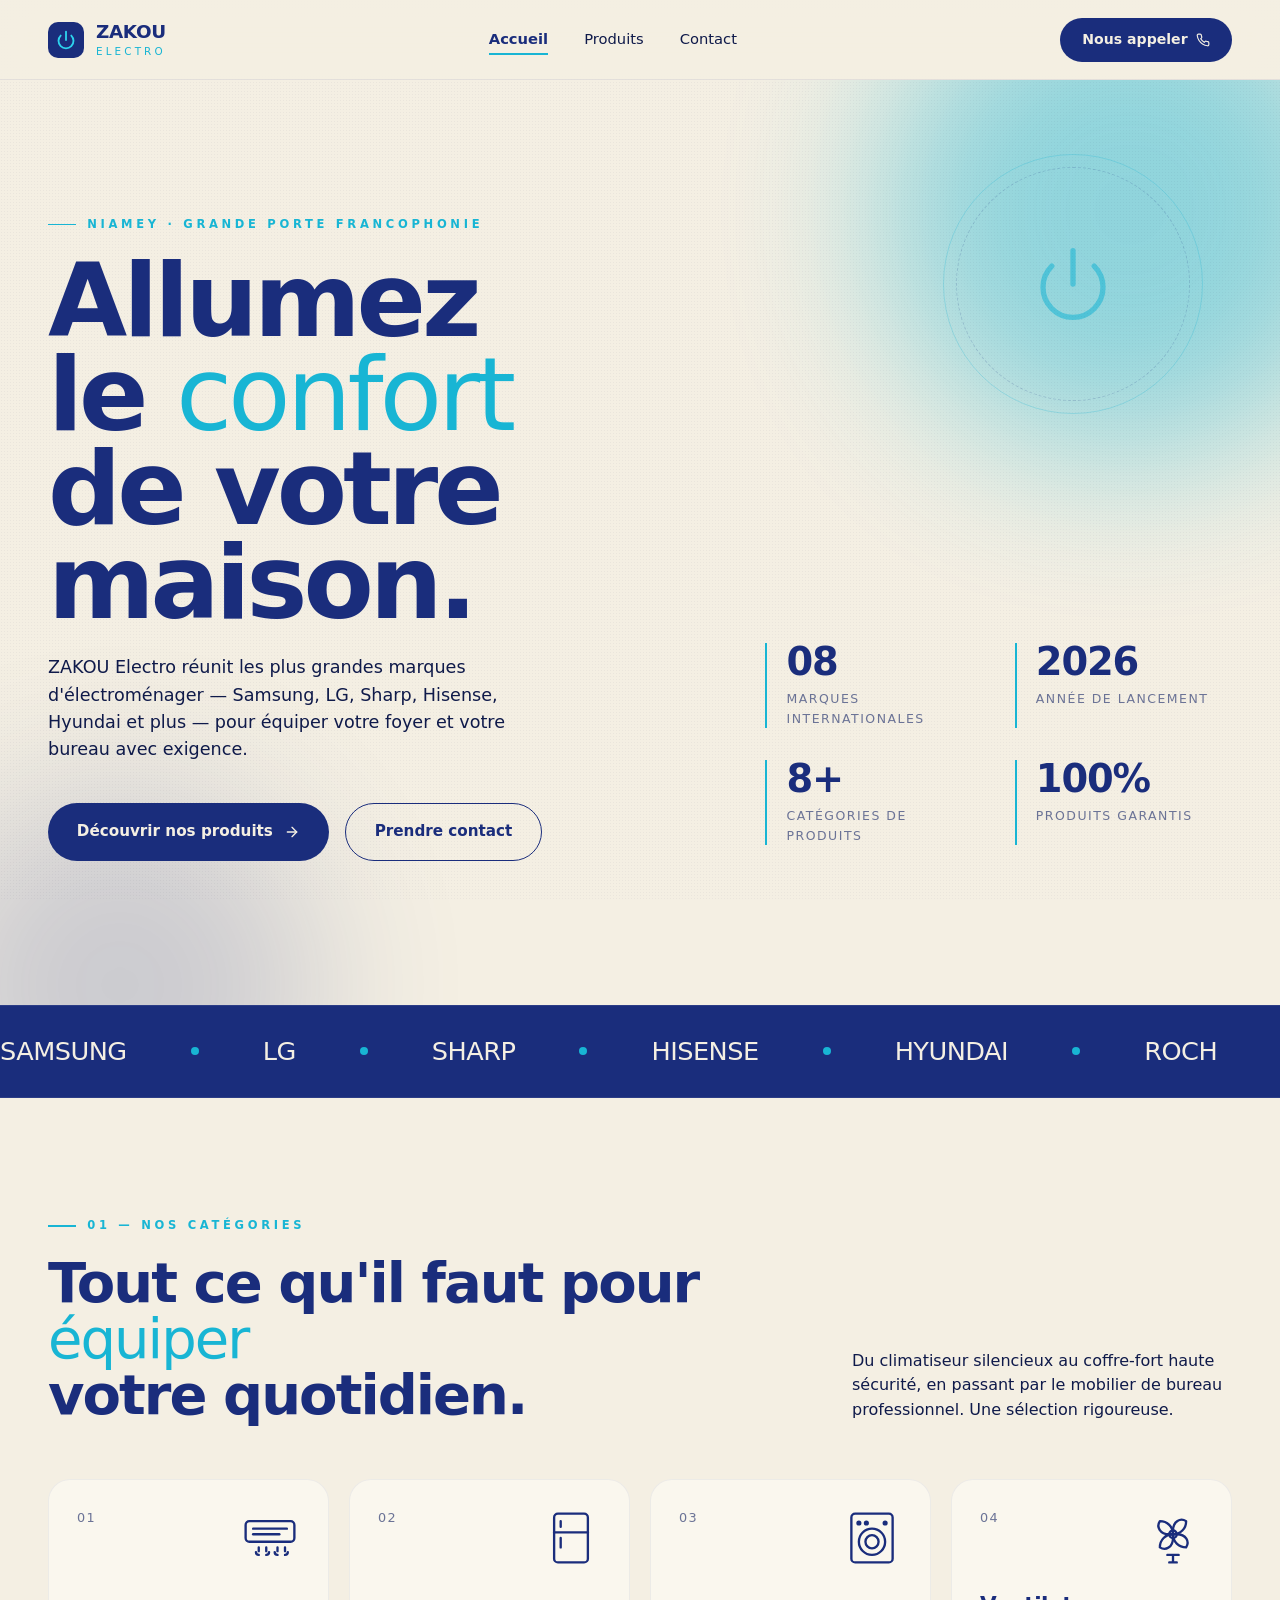
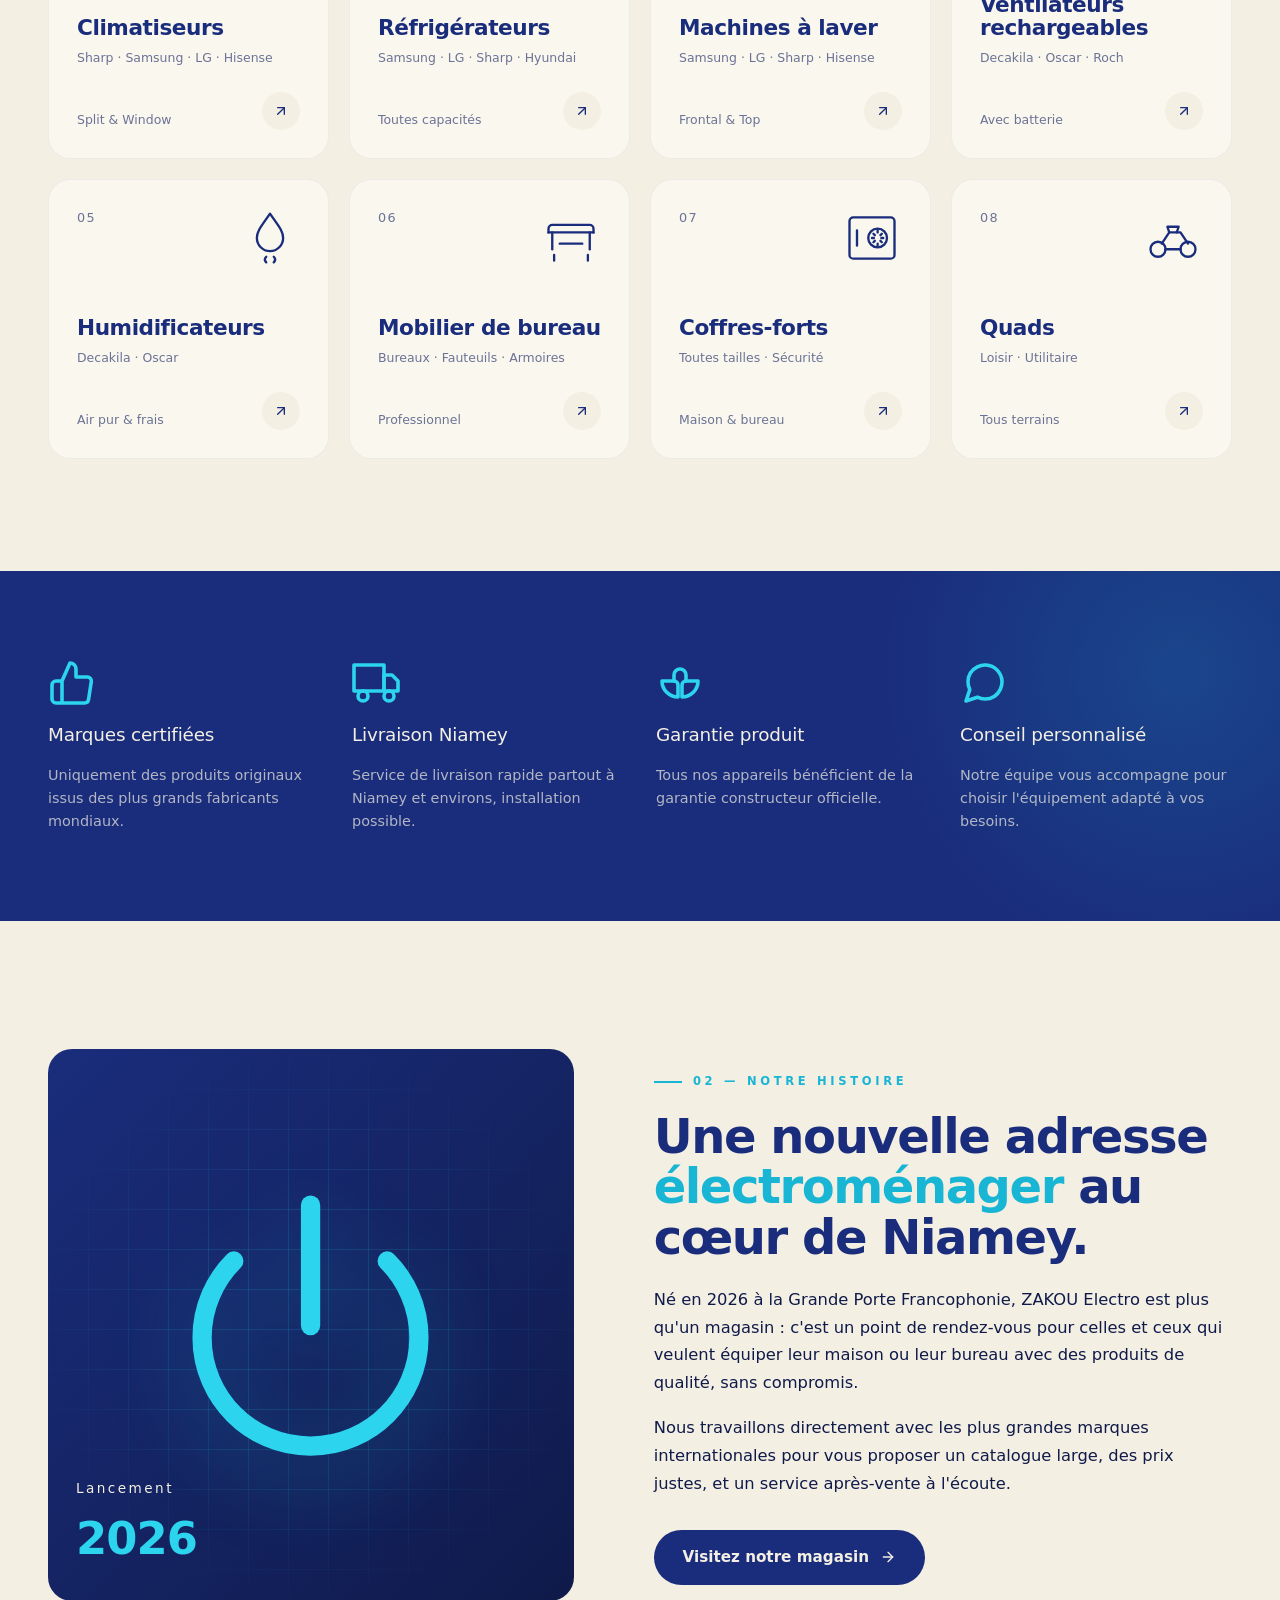
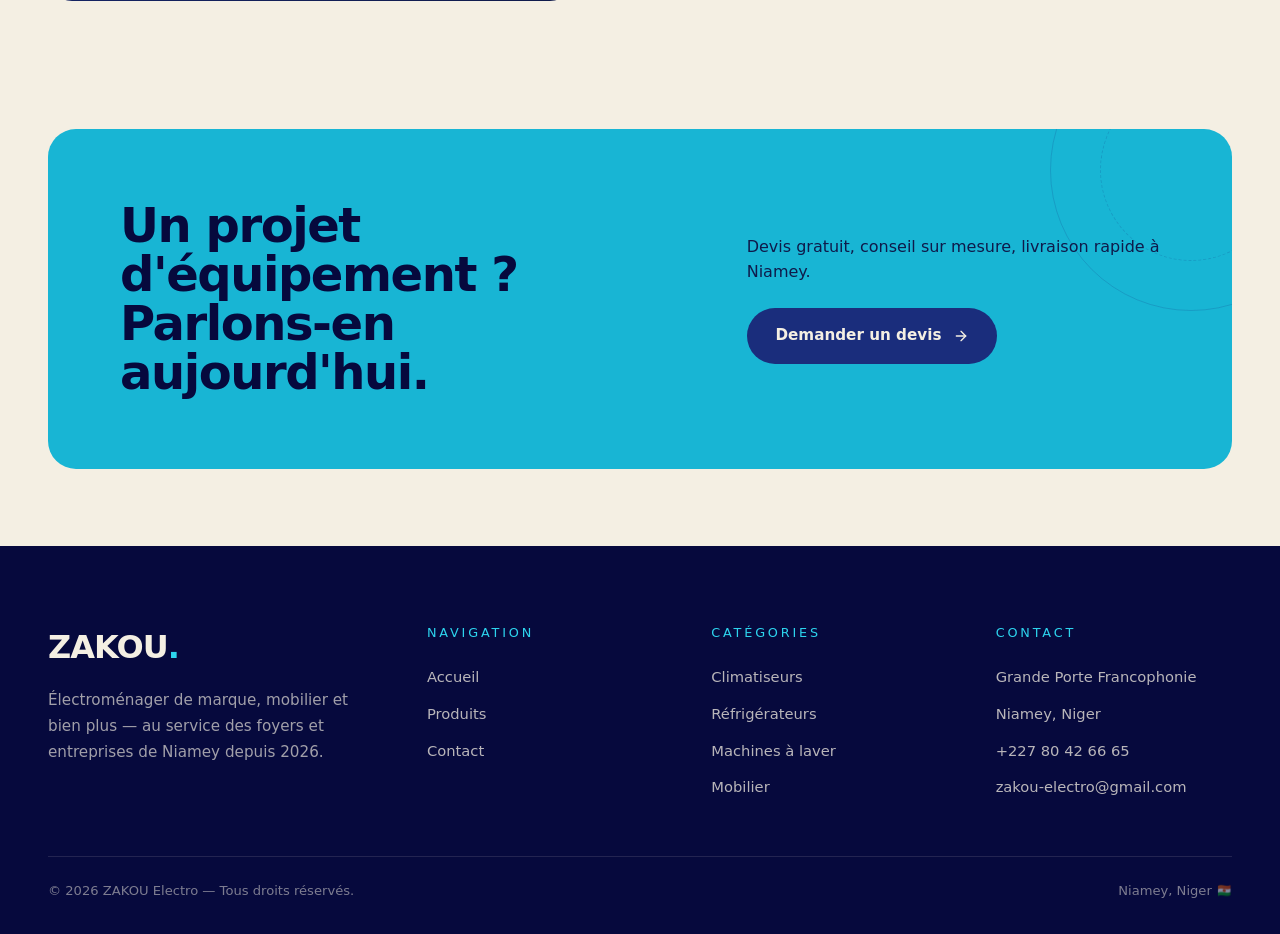
==== commit 2ecc49ea: "Update index.html" ====
--- a/index.html
+++ b/index.html
@@ -447,6 +447,6 @@
     </div>
   </footer>
 
-  <script src="js/main.js"></script>
+  <script src="main.js"></script>
 </body>
 </html>
